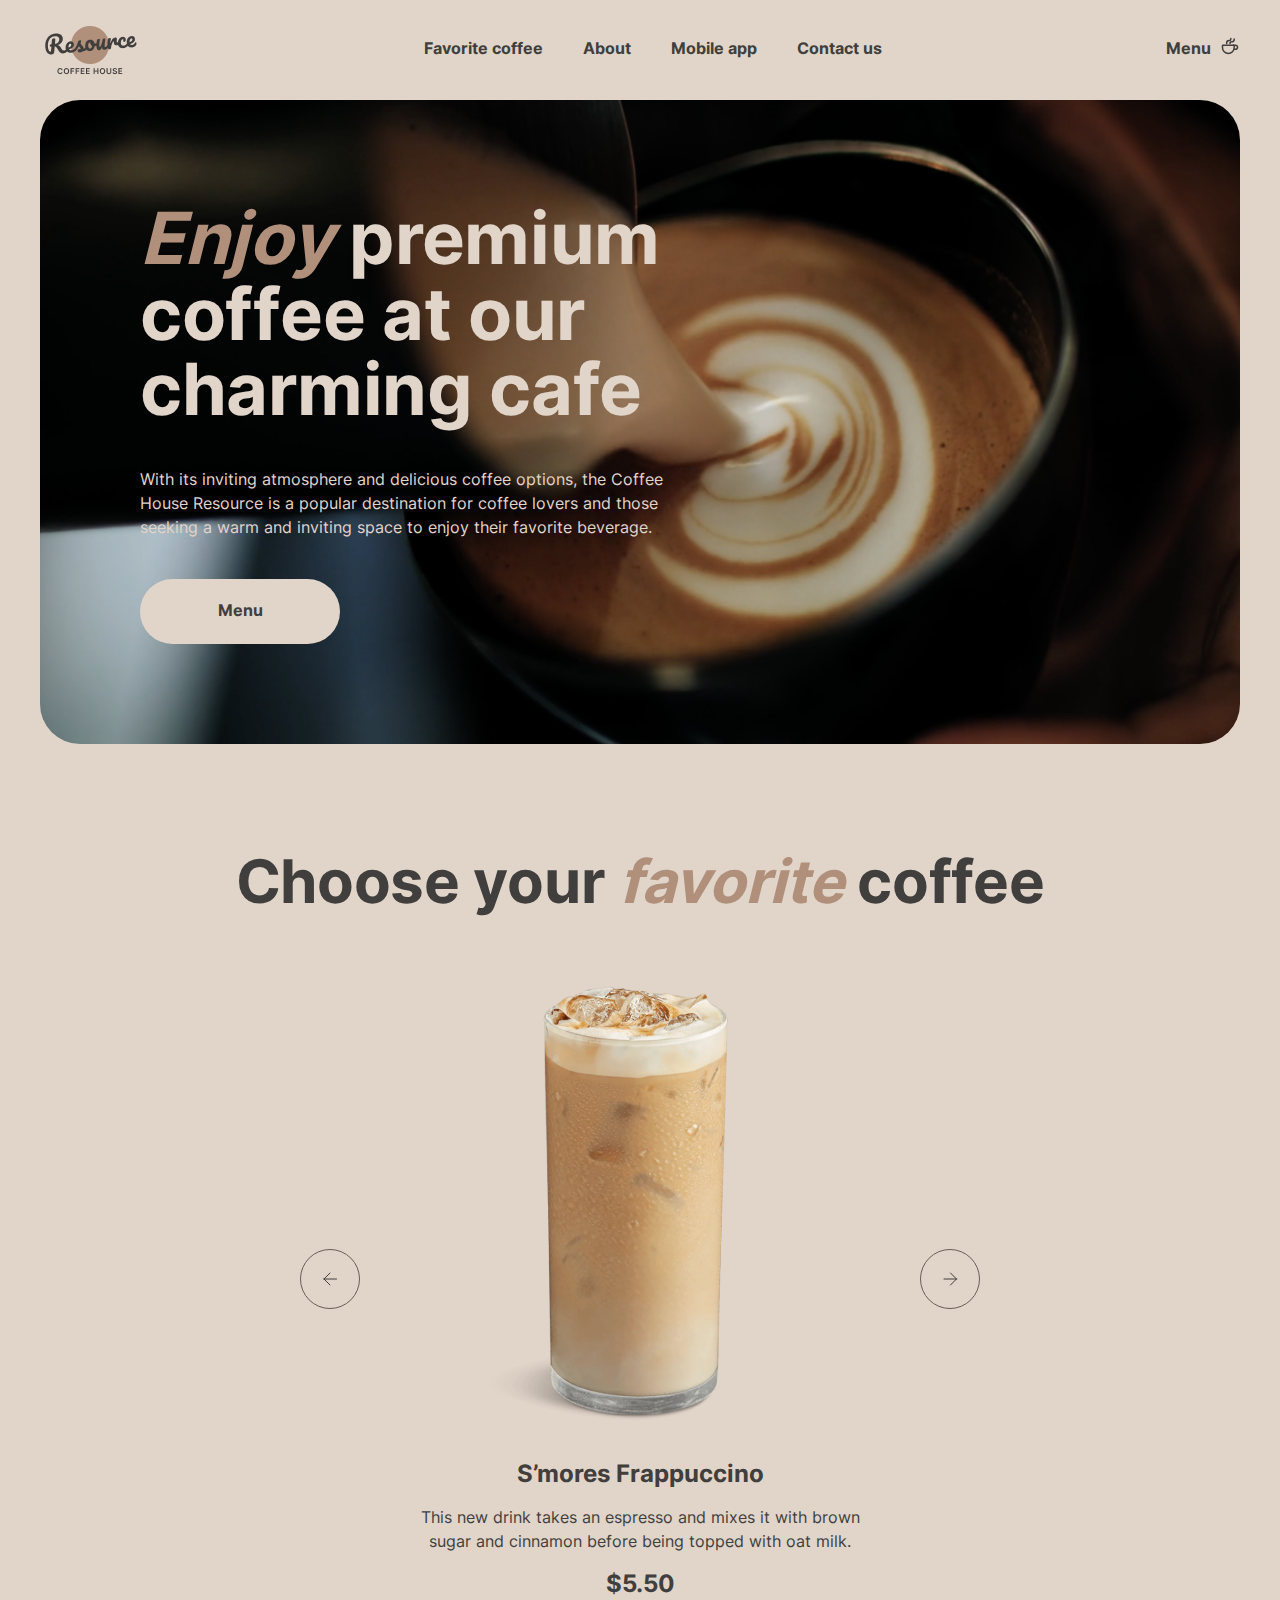
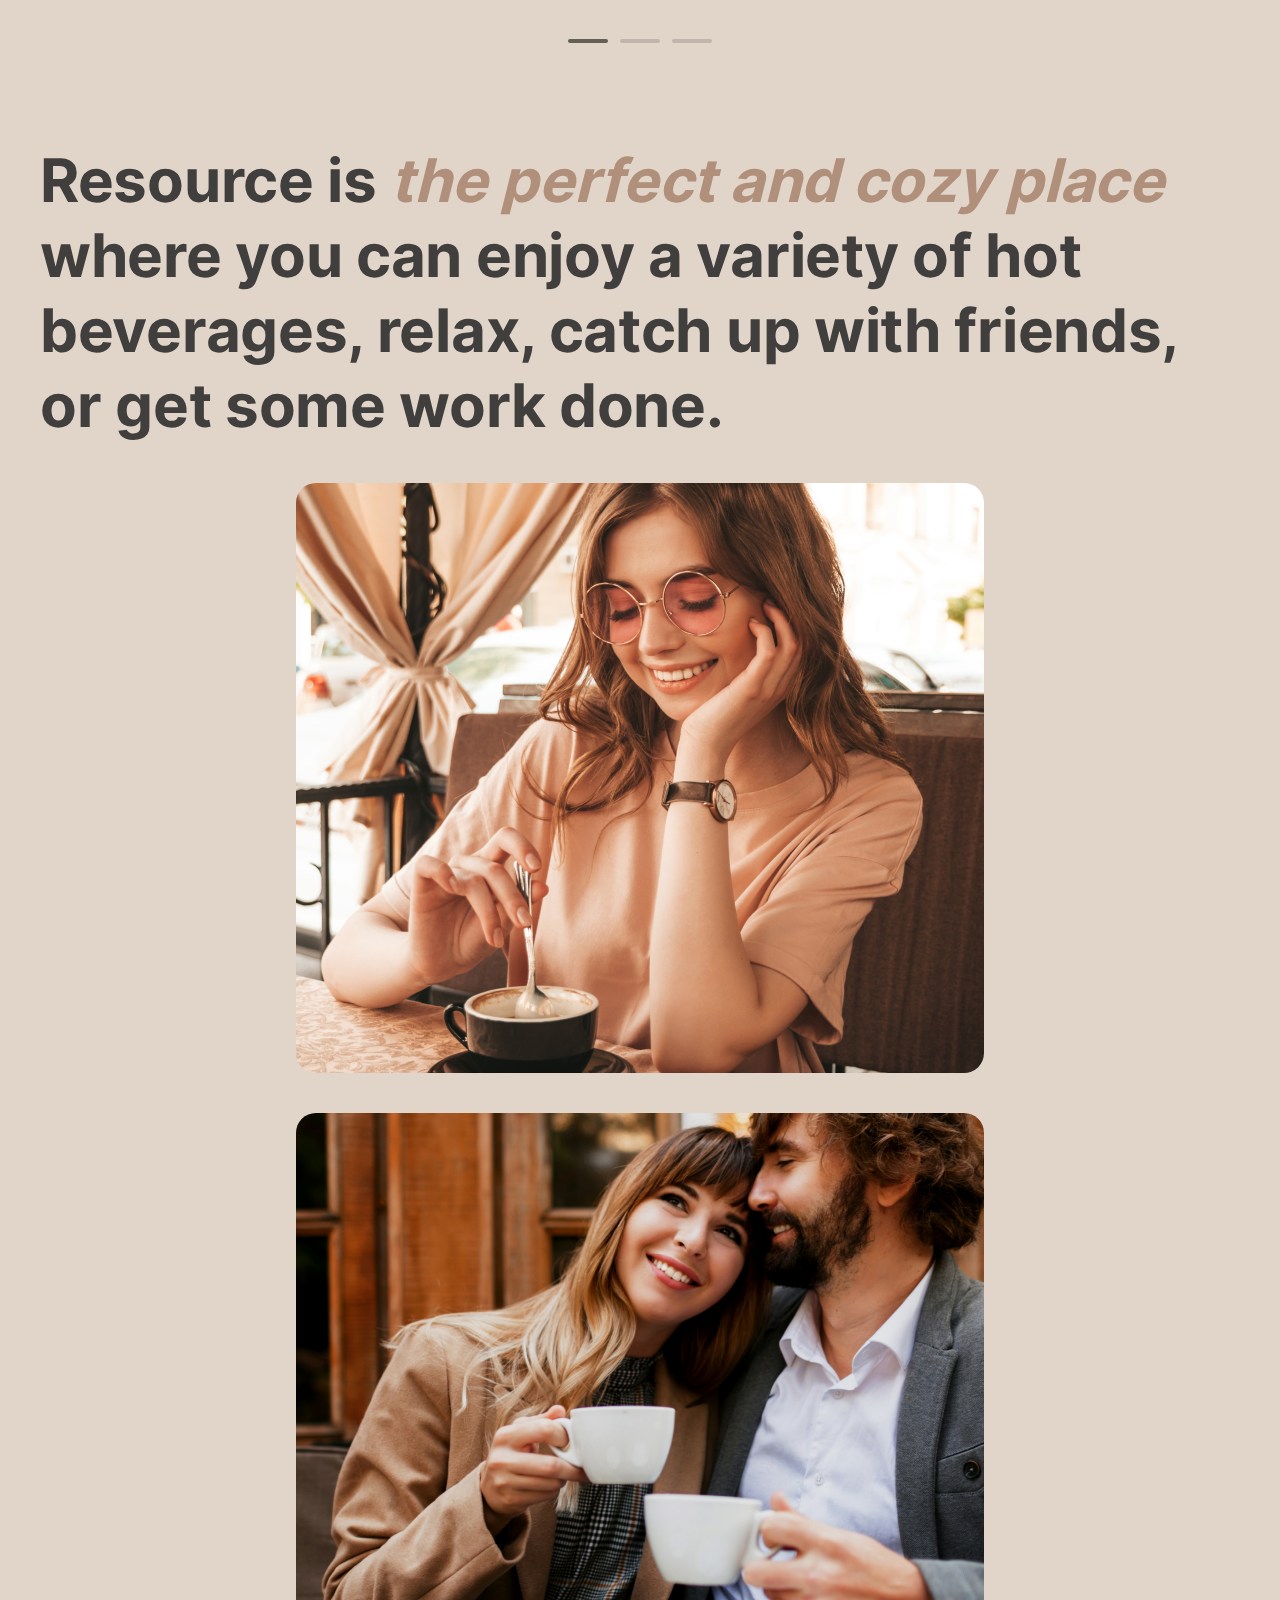
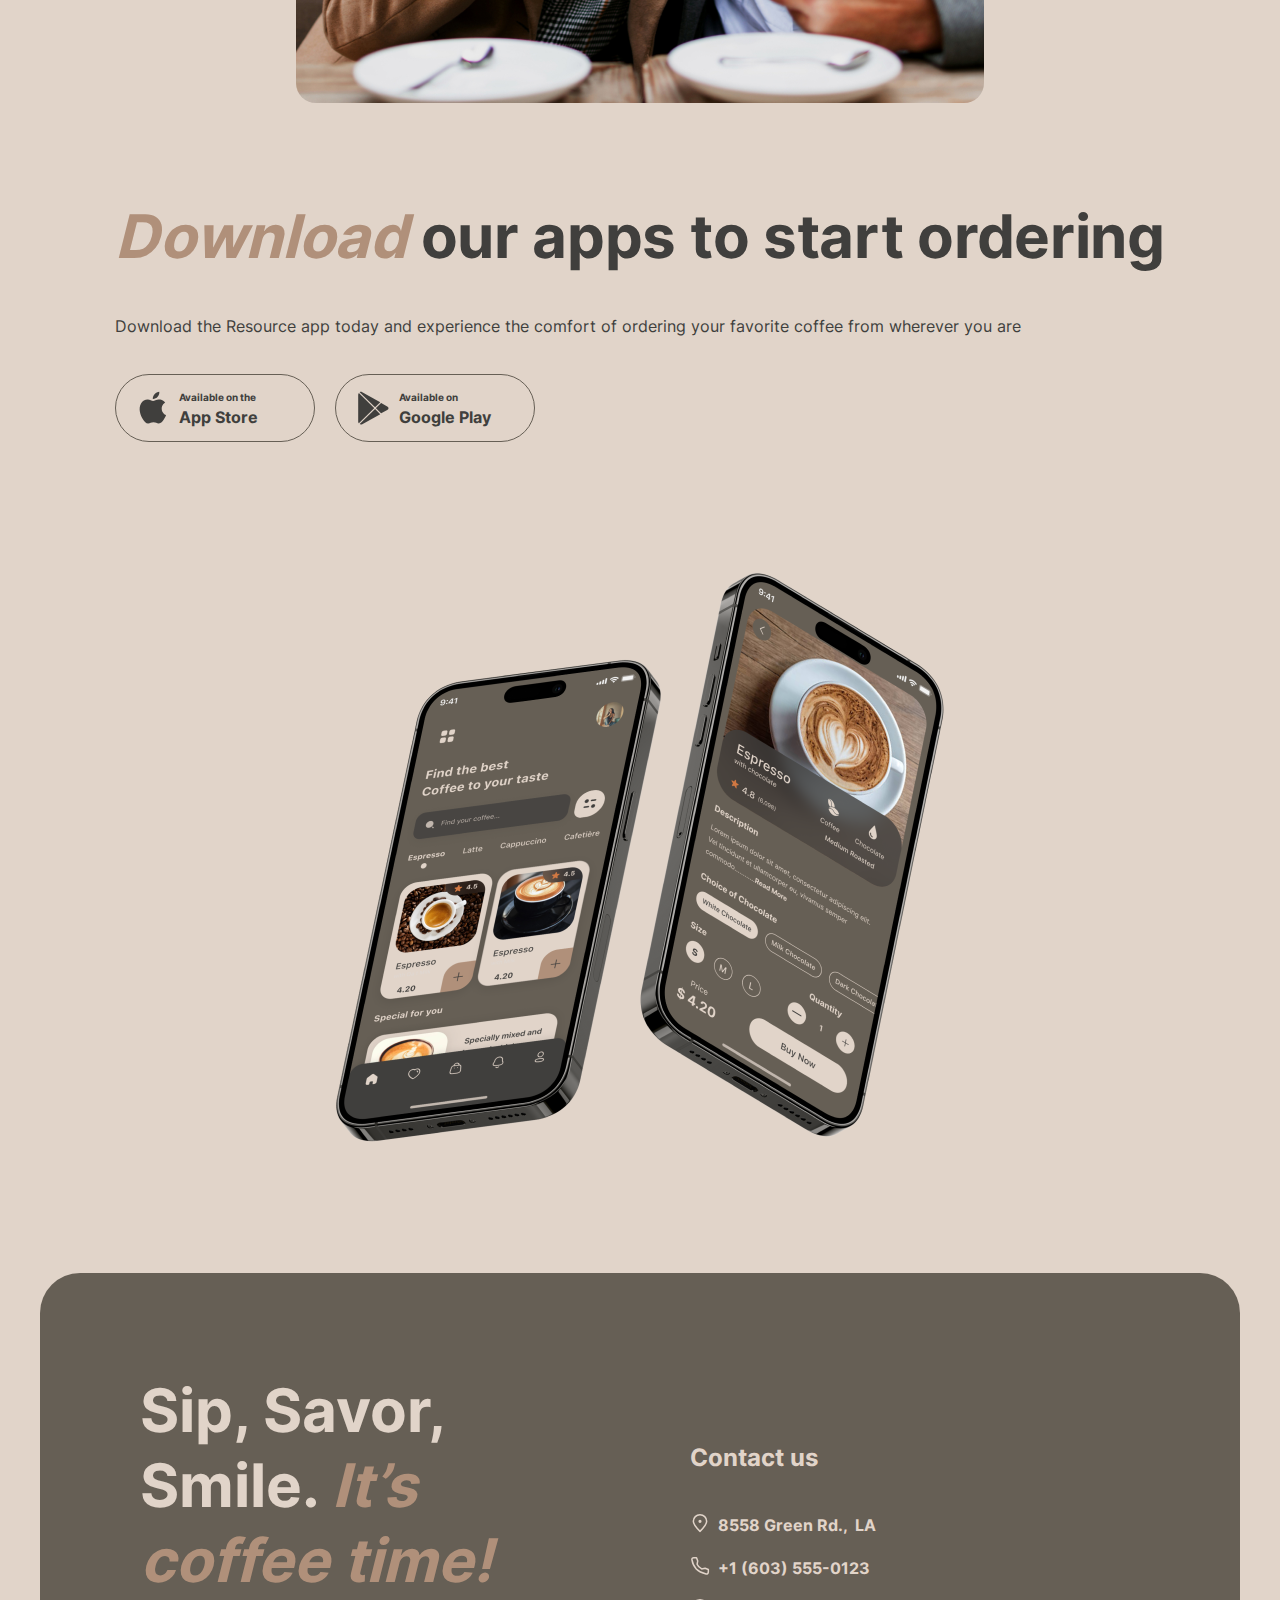
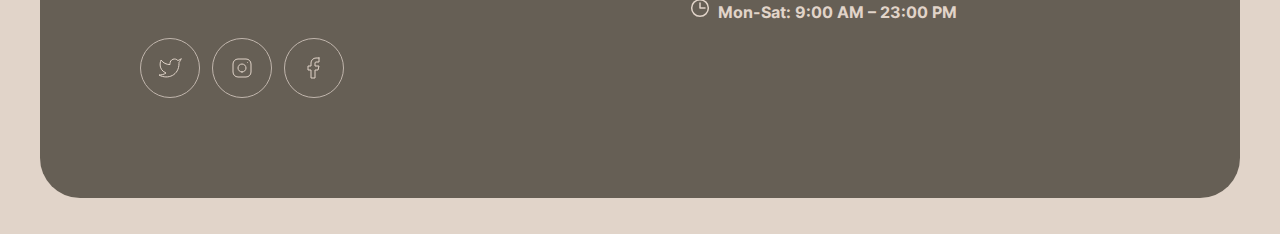
==== coffee-house/html/index.html @ b896086d "refactor: add media query w-380px for menu" ====
<!DOCTYPE html>
<html lang="en">
    <head>
        <meta charset="UTF-8" />
        <meta name="viewport" content="width=device-width, initial-scale=1.0" />
        <title>Coffee House</title>
        <link rel="stylesheet" href="../styles/normalize.css" />
        <link rel="stylesheet" href="../styles/basic.css" />
        <link rel="stylesheet" href="../styles/media.css" />
        <link
            rel="shortcut icon"
            href="../assets/icons/favicon.ico"
            type="image/x-icon"
        />
    </head>
    <body>
        <div class="container">
            <header class="header">
                <div class="header-container">
                    <div class="header-menu">
                        <div class="logo">
                            <div>
                                <img
                                    src="../assets/images/logo.png"
                                    alt="logo"
                                />
                            </div>
                        </div>
                        <nav class="header-nav">
                            <ul class="menu-list">
                                <li class="menu-item">
                                    <a class="menu-link" href="#favorite"
                                        >Favorite coffee</a
                                    >
                                </li>
                                <li class="menu-item">
                                    <a class="menu-link" href="#about">About</a>
                                </li>
                                <li class="menu-item">
                                    <a class="menu-link" href="#mobile"
                                        >Mobile app</a
                                    >
                                </li>
                                <li class="menu-item">
                                    <a class="menu-link" href="#contacts"
                                        >Contact us</a
                                    >
                                </li>
                            </ul>
                        </nav>
                        <div class="coffee-menu">
                            <a class="menu-link" href="./menu.html"
                                ><span class="menu-text">Menu</span>
                                <img
                                    class="menu-cup"
                                    src="../assets/icons/coffee-cup.svg"
                                    alt="coffee-cup"
                            /></a>
                        </div>
                    </div>
                </div>
                <div class="enjoy">
                    <div class="offer">
                        <h1 class="offer-title">
                            <i>Enjoy</i> premium coffee at our charming cafe
                        </h1>
                        <p class="offer-text">
                            With its inviting atmosphere and delicious coffee
                            options, the Coffee House Resource is a popular
                            destination for coffee lovers and those seeking a
                            warm and inviting space to enjoy their favorite
                            beverage.
                        </p>
                        <a class="menu-btn" href="./menu.html">
                            <div class="menu-text">Menu</div>
                            <div>
                                <img
                                    class="menu-btn-cup"
                                    src="../assets/icons/coffee-cup.svg"
                                    alt="coffee-cup"
                                />
                            </div>
                        </a>
                    </div>
                </div>
            </header>

            <div class="favorite-coffee">
                <div class="favorite-container" id="favorite">
                    <p class="favorite-text">
                        Choose your
                        <span class="favorite-accent">favorite</span> coffee
                    </p>
                    <div class="favorite-slider">
                        <div class="slider-bar">
                            <button class="arrow arrow-left">
                                <svg
                                    class="arrow-svg"
                                    xmlns="http://www.w3.org/2000/svg"
                                    width="24"
                                    height="24"
                                    viewBox="0 0 24 24"
                                    fill="none"
                                >
                                    <path
                                        d="M18.5 12H6M6 12L12 6M6 12L12 18"
                                        stroke-linecap="round"
                                        stroke-linejoin="round"
                                    />
                                </svg>
                            </button>
                            <div class="row-slider">
                                <div class="slide slide-1">
                                    <div class="slider-item">
                                        <img
                                            class="slider-img"
                                            src="../assets/images/coffee-slider-1.png"
                                            alt="coffee-slider-1"
                                        />
                                        <div class="description">
                                            <div class="title">
                                                S’mores Frappuccino
                                            </div>
                                            <div class="text">
                                                This new drink takes an espresso
                                                and mixes it with brown sugar
                                                and cinnamon before being topped
                                                with oat milk.
                                            </div>
                                            <div class="price">$5.50</div>
                                        </div>
                                    </div>
                                </div>
                            </div>
                            <button class="arrow arrow-right">
                                <svg
                                    class="arrow-svg"
                                    xmlns="http://www.w3.org/2000/svg"
                                    width="24"
                                    height="24"
                                    viewBox="0 0 24 24"
                                    fill="none"
                                >
                                    <path
                                        d="M6 12H18.5M18.5 12L12.5 6M18.5 12L12.5 18"
                                        stroke-linecap="round"
                                        stroke-linejoin="round"
                                    />
                                </svg>
                            </button>
                        </div>
                        <div class="slider-controls">
                            <div class="control"></div>
                            <div class="control"></div>
                            <div class="control"></div>
                        </div>
                    </div>
                </div>
            </div>
            <div class="about">
                <div class="about-container" id="about">
                    <p class="about-text">
                        Resource is <i>the perfect and cozy place</i> where you
                        can enjoy a variety of hot beverages, relax, catch up
                        with friends, or get some work done.
                    </p>
                    <div class="about-images">
                        <div class="column column-1">
                            <div class="about-1">
                                <img
                                    class="about-img"
                                    src="../assets/images/about-1.png"
                                    alt="about-1"
                                />
                            </div>
                            <div class="about-2">
                                <img
                                    class="about-img"
                                    src="../assets/images/about-2.png"
                                    alt="about-2"
                                />
                            </div>
                        </div>
                        <div class="column column-2">
                            <div class="about-3">
                                <img
                                    class="about-img"
                                    src="../assets/images/about-3.png"
                                    alt="about-3"
                                />
                            </div>
                            <div class="about-4">
                                <img
                                    class="about-img"
                                    src="../assets/images/about-4.png"
                                    alt="about-4"
                                />
                            </div>
                        </div>
                    </div>
                </div>
            </div>
            <div class="mobile-app">
                <div class="mobile-container" id="mobile">
                    <div class="mobile-offer">
                        <p class="mobile-title">
                            <i>Download</i> our apps to start ordering
                        </p>
                        <p class="mobile-text">
                            Download the Resource app today and experience the
                            comfort of ordering your favorite coffee from
                            wherever you are
                        </p>
                        <div class="mobile-btns">
                            <a class="button-app-store" href="#!">
                                <svg
                                    xmlns="http://www.w3.org/2000/svg"
                                    width="36"
                                    height="36"
                                    viewBox="0 0 36 36"
                                    fill="none"
                                >
                                    <path
                                        d="M26.7073 18.6307C26.6704 14.6324 30.065 12.6872 30.2203 12.5966C28.2977 9.86366 25.3178 9.49026 24.2707 9.46048C21.7679 9.20369 19.3403 10.9206 18.0654 10.9206C16.765 10.9206 14.8017 9.48529 12.6858 9.52747C9.96293 9.56841 7.41566 11.1055 6.0186 13.4923C3.13542 18.359 5.28572 25.5108 8.04802 29.4446C9.42981 31.3712 11.0444 33.5223 13.1578 33.4466C15.2254 33.3635 15.9978 32.1614 18.4929 32.1614C20.9651 32.1614 21.6903 33.4466 23.8457 33.3983C26.0647 33.3635 27.4618 31.463 28.7952 29.519C30.392 27.3108 31.0333 25.1362 31.0588 25.0245C31.0066 25.0071 26.7493 23.4229 26.7073 18.6307Z"
                                        fill="#403F3D"
                                    />
                                    <path
                                        d="M22.6357 6.87268C23.7477 5.51675 24.5086 3.67205 24.2974 1.80005C22.6879 1.86952 20.675 2.88554 19.5159 4.21169C18.4903 5.38029 17.5742 7.29571 17.8109 9.097C19.6189 9.2285 21.4753 8.20752 22.6357 6.87268Z"
                                        fill="#403F3D"
                                    />
                                </svg>
                                <span class="btn-text">
                                    <span class="text">Available on the</span
                                    ><br />
                                    <span class="title">App Store</span></span
                                >
                            </a>
                            <a class="button-google-play" href="#!">
                                <svg
                                    xmlns="http://www.w3.org/2000/svg"
                                    width="36"
                                    height="36"
                                    viewBox="0 0 36 36"
                                    fill="none"
                                >
                                    <path
                                        d="M3.7558 3.20297C3.39335 3.57289 3.18359 4.14884 3.18359 4.89471V31.4994C3.18359 32.2453 3.39335 32.8212 3.7558 33.1911L3.84525 33.2723L19.1359 18.37V18.0181L3.84525 3.11575L3.7558 3.20297Z"
                                        fill="#403F3D"
                                    />
                                    <path
                                        d="M26.0776 23.34L20.9863 18.37V18.0181L26.0837 13.0482L26.1979 13.1128L32.2345 16.4617C33.9573 17.4121 33.9573 18.976 32.2345 19.9324L26.1979 23.2753L26.0776 23.34Z"
                                        fill="#403F3D"
                                    />
                                    <path
                                        d="M25.2733 24.2007L20.0617 19.1195L4.68164 34.1166C5.25384 34.7031 6.18695 34.7737 7.24807 34.1873L25.2733 24.2007Z"
                                        fill="#403F3D"
                                    />
                                    <path
                                        d="M25.2733 12.1876L7.24807 2.20103C6.18695 1.62058 5.25384 1.69125 4.68164 2.27772L20.0617 17.2688L25.2733 12.1876Z"
                                        fill="#403F3D"
                                    />
                                </svg>
                                <span class="btn-text">
                                    <span class="text">Available on</span><br />
                                    <span class="title">Google Play</span></span
                                >
                            </a>
                        </div>
                    </div>
                    <div class="mobile-img">
                        <img
                            class="mobile-screens"
                            src="../assets/images/mobile-screens.png"
                            alt="mobile-screens"
                        />
                    </div>
                </div>
            </div>

            <footer class="footer">
                <div class="contacts-container" id="contacts">
                    <div class="contacts-offer">
                        <p class="contacts-title">
                            Sip, Savor, Smile. <i>It’s coffee time!</i>
                        </p>
                        <div class="contacts-socials">
                            <a href="#!"
                                ><svg
                                    xmlns="http://www.w3.org/2000/svg"
                                    width="24"
                                    height="24"
                                    viewBox="0 0 24 24"
                                    fill="none"
                                >
                                    <path
                                        d="M23 3.01006C23 3.01006 20.9821 4.20217 19.86 4.54006C19.2577 3.84757 18.4573 3.35675 17.567 3.13398C16.6767 2.91122 15.7395 2.96725 14.8821 3.29451C14.0247 3.62177 13.2884 4.20446 12.773 4.96377C12.2575 5.72309 11.9877 6.62239 12 7.54006V8.54006C10.2426 8.58562 8.50127 8.19587 6.93101 7.4055C5.36074 6.61513 4.01032 5.44869 3 4.01006C3 4.01006 -1 13.0101 8 17.0101C5.94053 18.408 3.48716 19.109 1 19.0101C10 24.0101 21 19.0101 21 7.51006C20.9991 7.23151 20.9723 6.95365 20.92 6.68006C21.9406 5.67355 23 3.01006 23 3.01006Z"
                                        stroke="#E1D4C9"
                                        stroke-linecap="round"
                                        stroke-linejoin="round"
                                    /></svg></a
                            ><a href="#!"
                                ><svg
                                    xmlns="http://www.w3.org/2000/svg"
                                    width="24"
                                    height="24"
                                    viewBox="0 0 24 24"
                                    fill="none"
                                >
                                    <path
                                        d="M12 16C14.2091 16 16 14.2091 16 12C16 9.79086 14.2091 8 12 8C9.79086 8 8 9.79086 8 12C8 14.2091 9.79086 16 12 16Z"
                                        stroke="#E1D4C9"
                                        stroke-linecap="round"
                                        stroke-linejoin="round"
                                    />
                                    <path
                                        d="M3 16V8C3 5.23858 5.23858 3 8 3H16C18.7614 3 21 5.23858 21 8V16C21 18.7614 18.7614 21 16 21H8C5.23858 21 3 18.7614 3 16Z"
                                        stroke="#E1D4C9"
                                    />
                                    <path
                                        d="M17.5 6.51L17.51 6.49889"
                                        stroke="#E1D4C9"
                                        stroke-linecap="round"
                                        stroke-linejoin="round"
                                    /></svg></a
                            ><a href="#!"
                                ><svg
                                    xmlns="http://www.w3.org/2000/svg"
                                    width="24"
                                    height="24"
                                    viewBox="0 0 24 24"
                                    fill="none"
                                >
                                    <path
                                        d="M17 2H14C12.6739 2 11.4021 2.52678 10.4645 3.46447C9.52678 4.40215 9 5.67392 9 7V10H6V14H9V22H13V14H16L17 10H13V7C13 6.73478 13.1054 6.48043 13.2929 6.29289C13.4804 6.10536 13.7348 6 14 6H17V2Z"
                                        stroke="#E1D4C9"
                                        stroke-linecap="round"
                                        stroke-linejoin="round"
                                    />
                                </svg>
                            </a>
                        </div>
                    </div>
                    <div class="contacts-info">
                        <p class="info-title">Contact us</p>
                        <div class="contacts">
                            <div class="contact-item">
                                <a
                                    class="item-text"
                                    href="https://maps.app.goo.gl/GMV8GGRM4C2PhDoQ9"
                                    target="_blank"
                                    ><img
                                        src="../assets/icons/pin-alt.svg"
                                        alt="pin-alt"
                                    />
                                    <p>8558 Green Rd., &nbsp;LA</p>
                                </a>
                            </div>
                            <div class="contact-item">
                                <a class="item-text" href="tel:+16035550123">
                                    <img
                                        src="../assets/icons/phone.svg"
                                        alt="phone"
                                    />
                                    <p>+1 (603) 555-0123</p></a
                                >
                            </div>
                            <div class="contact-item">
                                <div class="item-text">
                                    <img
                                        src="../assets/icons/clock.svg"
                                        alt="clock"
                                    />
                                    Mon-Sat: 9:00 AM – 23:00 PM
                                </div>
                            </div>
                        </div>
                    </div>
                </div>
            </footer>
        </div>
    </body>
</html>
---- coffee-house/styles/basic.css ----
:root {
    --background-body: #E1D4C9;
    --background-container: #665F55;
    --background-backdrop: #403F3DCC;
    --border-dark: #665F55;
    --border-light: #C1B6AD;
    --text-accent: #B0907A;
    --text-dark: #403F3D;
    --text-light: #E1D4C9;
}

@font-face {
    font-family: Inter;
    src: url("../assets/fonts/Inter-Regular.ttf");
    font-weight: 400;
}

@font-face {
    font-family: Inter;
    src: url("../assets/fonts/Inter-Bold.ttf");
    font-weight: 600;
}

* {
    -webkit-box-sizing: border-box;
    box-sizing: border-box;
}

html {
    scroll-behavior: smooth;
}

body {
    background: var(--background-body);
    -webkit-transition: all 0.3s linear;
    transition: all 0.3s linear;
}

a {
    text-decoration: none;
}

ul {
    margin: 0;
    padding: 0;
    list-style: none;
}

.container {
    max-width: 1440px;
    width: 100vw;
    margin: 0 auto;
    padding: 20px 0px 40px 0px;
    display: flex;
    flex-direction: column;
    gap: 100px;
    overflow-x: clip;
}

::-webkit-scrollbar {
    width: 0px;
}

/* ======= Header ======= */

.header {
    display: flex;
    flex-direction: column;
    align-items: center;
    gap: 20px;
    align-self: stretch;
}

.header-container {
    width: 100%;
    display: flex;
    flex-direction: column;
    margin-top: -2px;
    margin-bottom: 2px;
    padding: 0px 40px;
    justify-content: center;
    align-self: stretch;
}

.logo {
    height: 60px;
    margin-top: 4px;
}

.header-menu {
    max-width: 1360px;
    height: 60px;
    display: flex;
    justify-content: space-between;
    align-items: center;
    align-self: stretch;
}

.menu-list {
    display: flex;
    justify-content: center;
    align-items: center;
    gap: 40px;
    flex: 1 0 0;
    align-self: stretch;
}

.coffee-menu {
    min-width: 72px;
}

.menu-link {
    display: flex;
    justify-content: space-between;
    align-items: flex-start;
    gap: 9px;
}


a.menu-link {
    position: relative;
    color: var(--text-dark);
    cursor: pointer;
    font-family: 'Inter', sans-serif;
    font-size: 16px;
    font-weight: 600;
    line-height: 200%;

    &:after {
        display: block;
        position: absolute;
        bottom: 0;
        left: 50%;
        transform: translateX(-50%);
        width: 0;
        height: 2px;
        background-color: var(--text-dark);
        content: "";
        transition: width 0.3s ease-out;
    }

    &:focus:after,
    &:hover:after {
        width: 100%;
    }
}

.menu-cup {
    margin-top: 4px;
}


/* ======= Enjoy ======= */

.enjoy {
    display: flex;
    max-width: 1360px;
    width: calc(100vw - 80px);
    max-height: 644px;
    margin: 0 auto;
    padding: 100px;
    flex-direction: column;
    justify-content: center;
    align-items: flex-start;
    border-radius: 40px;
    background: url("../assets/images/enjoy.png") lightgray no-repeat center;
    background-size: cover;
    background-repeat: no-repeat;
}

.offer {
    display: flex;
    max-width: 530px;
    flex-direction: column;
    justify-content: center;
    align-items: flex-start;
    gap: 40px;
}

.offer-title {
    margin: 0;
    color: var(--text-light);
    font-family: Inter;
    font-size: 72px;
    letter-spacing: -0.3px;
    line-height: 105%;

    >i {
        color: var(--text-accent);
    }
}

.offer-text {
    color: var(--text-light);
    font-family: Inter;
    font-size: 16px;
    line-height: 150%;
}

.menu-btn {
    display: flex;
    width: 200px;
    padding: 19px 20px 20px;
    justify-content: center;
    gap: 8px;
    border-radius: 100px;
    background: var(--background-body, #E1D4C9);
    color: var(--text-dark, #403F3D);
    text-align: center;
    font-family: Inter;
    font-size: 16px;
    font-style: normal;
    font-weight: 600;
    line-height: 150%;
    border: none;
    cursor: pointer;
    transition: all 0.5s ease-out;

    .menu-text {
        margin-left: 28px;
        transition: all 0.5s ease-out;

    }

    .menu-btn-cup {
        opacity: 0;
        transition: all 0.5s ease-out;
    }



    &:focus,
    &:hover {
        .menu-text {
            margin-left: 0;
        }

        .menu-btn-cup {
            opacity: 1;
        }
    }
}


/* ======= Favorites Coffee ======= */

.favorite-container {
    display: flex;
    padding: 0px 40px;
    flex-direction: column;
    align-items: center;
    gap: 40px;
}

.favorite-text {
    color: var(--text-dark);
    text-align: center;
    font-family: Inter;
    font-size: 60px;
    font-weight: 600;
    letter-spacing: -0.3px;
    line-height: 125%;
}

.favorite-accent {
    color: var(--text-accent);
    font-style: italic;
}

.favorite-slider {
    display: flex;
    max-width: 1360px;
    width: calc(100vw - 80px);
    flex-direction: column;
    align-items: center;
    gap: 40px;
}


.slider-bar {
    display: flex;
    justify-content: center;
    align-items: center;
    gap: 40px;
    align-self: stretch;
}

.arrow-left,
.arrow-right {
    display: flex;
    width: 60px;
    height: 60px;
    justify-content: center;
    align-items: center;
    border-radius: 100px;
    border: 1px solid var(--border-dark);
    background-color: transparent;
    cursor: pointer;
    transition: all 0.3s;

    .arrow-svg {
        stroke: var(--text-dark);
    }

    &:hover {
        background: var(--background-container);

        .arrow-svg {
            stroke: var(--text-light);
        }
    }
}

.row-slider {
    display: flex;
    min-width: 480px;
    max-width: 1152px;
    justify-content: flex-end;
    align-items: flex-start;
}

.slide {
    display: flex;
    min-width: 480px;
    max-width: 1162px;
    flex-direction: column;
    align-items: center;
}

.slider-item {
    display: flex;
    max-width: 480px;
    flex-direction: column;
    align-items: center;
    gap: 20px;
}

.description {
    display: flex;
    flex-direction: column;
    align-items: center;
    gap: 16px;
    align-self: stretch;

    .title {
        color: var(--text-dark);
        text-align: center;
        font-family: Inter;
        font-size: 24px;
        font-weight: 600;
        line-height: 125%;
    }

    .text {
        color: var(--text-dark);
        text-align: center;
        font-family: Inter;
        font-size: 16px;
        line-height: 150%;
    }

    .price {
        color: var(--text-dark);
        text-align: center;
        font-family: Inter;
        font-size: 24px;
        font-weight: 600;
        line-height: 125%;
    }
}

.slider-controls {
    display: flex;
    align-items: flex-start;
    gap: 12px;

    .control {
        width: 40px;
        height: 4px;
        border-radius: 100px;
        background: var(--border-dark);

        &:nth-child(2),
        &:nth-child(3) {
            background: var(--border-light);
        }
    }
}


/* ======= About ======= */

.about-container {
    margin: 0 auto;
    display: flex;
    max-width: 1360px;
    width: calc(100vw - 80px);
    flex-direction: column;
    align-items: center;
    gap: 40px;
    align-self: stretch;
}

.about-text {
    color: var(--text-dark);
    font-family: Inter;
    font-size: 60px;
    font-weight: 600;
    letter-spacing: -0.3px;
    line-height: 125%;

    >i {
        color: var(--text-accent);
    }
}

.about-images {
    display: flex;
    max-width: 1360px;
    width: 100%;
    align-items: flex-start;
    gap: 40px;
    align-self: stretch;
}

.column {
    width: calc(50vw - 60px);
    display: flex;
    flex-direction: column;
    align-items: flex-start;
    gap: 40px;
    align-content: center;
    flex-wrap: wrap;
}

.about-img {
    transform: scale(1);
    transition: all 0.3s ease-in;

    &:hover {
        transform: scale(0.91);
    }
}

.about-1,
.about-4 {
    max-width: 660px;
    width: 100%;
    max-height: 590px;
    height: 100%;
    border-radius: 20px;
    overflow: hidden;

    >img {
        position: relative;
        bottom: 68px;
        right: 33px;
    }
}

.about-2,
.about-3 {
    max-width: 660px;
    width: 100%;
    height: 430px;
    border-radius: 20px;
    overflow: hidden;
    background-position: bottom center;

    >img {
        position: relative;
        bottom: 148px;
        right: 33px;
    }
}


/* ======= Mobile App ======= */

.mobile-container {
    display: flex;
    max-width: 1360px;
    width: calc(100vw - 80px);
    justify-content: center;
    align-items: center;
    gap: 100px;
    margin: 0 auto;
}

.mobile-offer {
    display: flex;
    flex-direction: column;
    align-items: flex-start;
    gap: 40px;
    margin-top: -4px;
}

.mobile-title {
    color: var(--text-dark);
    font-family: Inter;
    font-size: 60px;
    font-weight: 600;
    letter-spacing: -0.3px;
    line-height: 125%;

    >i {
        color: var(--text-accent);
    }
}

.mobile-text {
    color: var(--text-dark);
    font-family: Inter;
    font-size: 16px;
    font-weight: 400;
    line-height: 150%;
}

.mobile-btns {
    display: flex;
    align-items: flex-start;
    gap: 20px;
    margin-top: -4px;

    >a {
        display: flex;
        width: 200px;
        padding: 12px 19px;
        align-items: center;
        gap: 8px;
        border-radius: 100px;
        border: 1px solid var(--border-dark);
        background-color: transparent;
        cursor: pointer;
        transition: background 0.3s ease-in-out;

        &:hover {
            background: var(--background-container);

            >svg>path {
                fill: var(--text-light);
            }

            .text,
            .title {
                color: var(--text-light);
            }
        }
    }

    .text {
        color: var(--text-dark);
        text-align: start;
        font-family: Inter;
        font-size: 10px;
        font-weight: 600;
        line-height: 140%;
    }

    .title {
        color: var(--text-dark);
        font-family: Inter;
        font-size: 16px;
        font-weight: 600;
        line-height: 150%;
    }
}


/* ======= Contact Us ======= */

.contacts-container {
    margin: -4px auto;
    display: flex;
    max-width: 1360px;
    width: calc(100vw - 80px);
    padding: 100px;
    justify-content: center;
    align-items: center;
    gap: 100px;
    border-radius: 40px;
    background: var(--background-container);
}

.contacts-offer {
    display: flex;
    flex-direction: column;
    justify-content: center;
    align-items: flex-start;
    gap: 40px;
    flex: 1 0 0;
}

.contacts-title {
    color: var(--text-light);
    font-family: Inter;
    font-size: 60px;
    font-weight: 600;
    line-height: 125%;

    >i {
        color: var(--text-accent);
    }

}

.contacts-socials {
    display: flex;
    align-items: center;
    gap: 12px;

    >a {
        display: flex;
        width: 60px;
        height: 60px;
        justify-content: center;
        align-items: center;
        border-radius: 100px;
        border: 1px solid var(--border-light);
        transition: background-color 0.3s ease-out, opacity 0.3s ease-out;

        &:hover {
            background: var(--background-body);

            >svg>path {
                stroke: var(--text-dark);
            }
        }

    }
}

.contacts-info {
    display: flex;
    flex-direction: column;
    justify-content: center;
    align-items: flex-start;
    gap: 40px;
    flex: 1 0 0;

    .info-title {
        color: var(--text-light);
        font-family: Inter;
        font-size: 24px;
        font-weight: 600;
        line-height: 125%;
    }

    .contacts {
        display: flex;
        flex-direction: column;
        justify-content: center;
        align-items: flex-start;
        gap: 16px;
    }

    .contacts a {
        position: relative;

        &:after {
            display: block;
            position: absolute;
            bottom: 0;
            left: 50%;
            transform: translateX(-50%);
            width: 0;
            height: 2px;
            background-color: var(--text-light);
            content: "";
            transition: width 0.3s ease-out;
        }

        &:focus:after,
        &:hover:after {
            width: 100%;
        }
    }

    .item-text {
        display: flex;
        justify-content: center;
        align-items: flex-start;
        gap: 8px;
        color: var(--text-light);
        font-family: Inter;
        font-size: 16px;
        font-weight: 600;
        line-height: 180%;

        >p {
            margin-top: -2px;
        }
    }
}
---- coffee-house/styles/media.css ----
/* ======= Header ======= */


@media (max-width:768px) {

    .header-nav,
    .coffee-menu {
        display: none;
    }
}

@media (max-width:380px) {
    .header-container {
        padding: 0px 16px;
    }
}

/* ======= Enjoy ======= */


@media (max-width:768px) {
    .enjoy {
        width: calc(100vw - 80px);
        padding: 100px 60px;
    }

    .favorite-coffee {
        padding: 0px 40px;
    }

    .menu-btn {

        .menu-text {
            margin-left: 0;
        }

        .menu-btn-cup {
            vertical-align: text-top;
            opacity: 1;
        }
    }
}

@media (max-width:380px) {
    .enjoy {
        width: calc(100vw - 32px);
        padding: 60px 16px;
    }

    .offer-title {
        font-size: 42px;
        line-height: 115%
    }
}


/* ======= Favorites Coffee ======= */


@media (max-width:380px) {
    .favorite-coffee {
        padding: 0;
    }

    .favorite-container {
        margin: 0 auto;
        padding: 0;
    }

    .favorite-text {
        font-size: 32px;
        line-height: 125%
    }

    .arrow {
        display: none;
    }

    .slider-item {
        max-width: 348px;
    }

    .slider-img {
        width: 348px;
        height: 348px;
    }
}



/* ======= About ======= */

@media (max-width:768px) {
    .about-container {
        width: calc(100vw - 80px);
    }
}

@media (max-width: 1280px) {
    .about-images {
        display: flex;
        flex-direction: column;
        align-items: center;
        gap: 40px;
    }

    .about-1,
    .about-4 {
        max-width: 688px;
        width: 100vw;

        >img {
            bottom: 68px;
            right: 19px;
        }
    }

    .about-2,
    .about-3 {
        display: none;
    }
}

@media (max-width:380px) {

    .about-container {
        width: calc(100vw - 32px);
    }

    .about-text {
        font-size: 32px;
        line-height: 125%;
    }

    .about-1,
    .about-4 {
        width: calc(100vw - 32px);

        >img {
            right: 189px;
        }
    }
}

/* ======= Mobile App ======= */


@media (max-width: 1280px) {

    .mobile-container {
        flex-direction: column;
    }
}

@media (max-width:380px) {
    .mobile-container {
        gap: 40px;
    }

    .mobile-offer {
        width: calc(100vw - 32px);
    }

    .mobile-title {
        font-size: 32px;
        line-height: 125%
    }

    .mobile-btns {
        flex-direction: column;
    }

    .mobile-img {
        margin-top: -5px;
    }

    .mobile-screens {
        width: 348px;
        height: 348px;
    }
}

/* ======= Contact Us ======= */

@media (max-width: 1024px) {

    .contacts-container {
        flex-direction: column;
        align-items: flex-start;
        margin: -5px auto 0px;
        padding: 100px 60px;
    }

    .mobile-offer {
        margin-top: 0;
    }
}

@media (max-width: 380px) {

    .contacts-container {
        width: calc(100vw - 32px);
        margin-top: -4px;
        padding: 60px 16px;
        gap: 40px;
    }


    .contacts-title {
        font-size: 32px;
        letter-spacing: -0.1px;
        line-height: 125%;
    }

}

/* ============== MENU ============== */

/* ======= Main ======= */


@media (max-width: 1024px) {

    .menu-grid {

        .items-2 {
            display: none;
        }

    }

    .menu-container {

        .menu-btn-refresh {
            margin: 0 auto;
            display: flex;
            width: 60px;
            height: 60px;
            justify-content: center;
            align-items: center;
            border-radius: 100px;
            border: 1px solid var(--border-dark);
            cursor: pointer;
            transition: all 0.3s;

            .refresh-svg {
                stroke: var(--text-dark);
            }

            &:hover {
                background: var(--background-container);

                .refresh-svg {
                    stroke: var(--text-light);
                }
            }
        }

    }
}

@media (max-width: 380px) {

    .menu-container {
        width: calc(100vw - 32px);
    }

    .menu-offer {
        padding: 0 1.5px;
    }

    .menu-title {
        font-size: 32px;
        line-height: 125%;
    }

    .menu-tabs {
        gap: 5px;
    }
}

@media (min-width: 380px) and (max-width: 768px) {

    .contacts-container {
        width: calc(100vw - calc(32px + (80 - 32) * ((100vw - 380px) / (768 - 380))));
        padding: calc(60px + (100 - 60) * ((100vw - 380px) / (768 - 380))) calc(16px + (60 - 16) * ((100vw - 380px) / (768 - 380)));
    }

    .contacts-title,
    .menu-title {
        font-size: calc(32px + (60 - 32) * ((100vw - 380px) / (768 - 380)));
    }
}
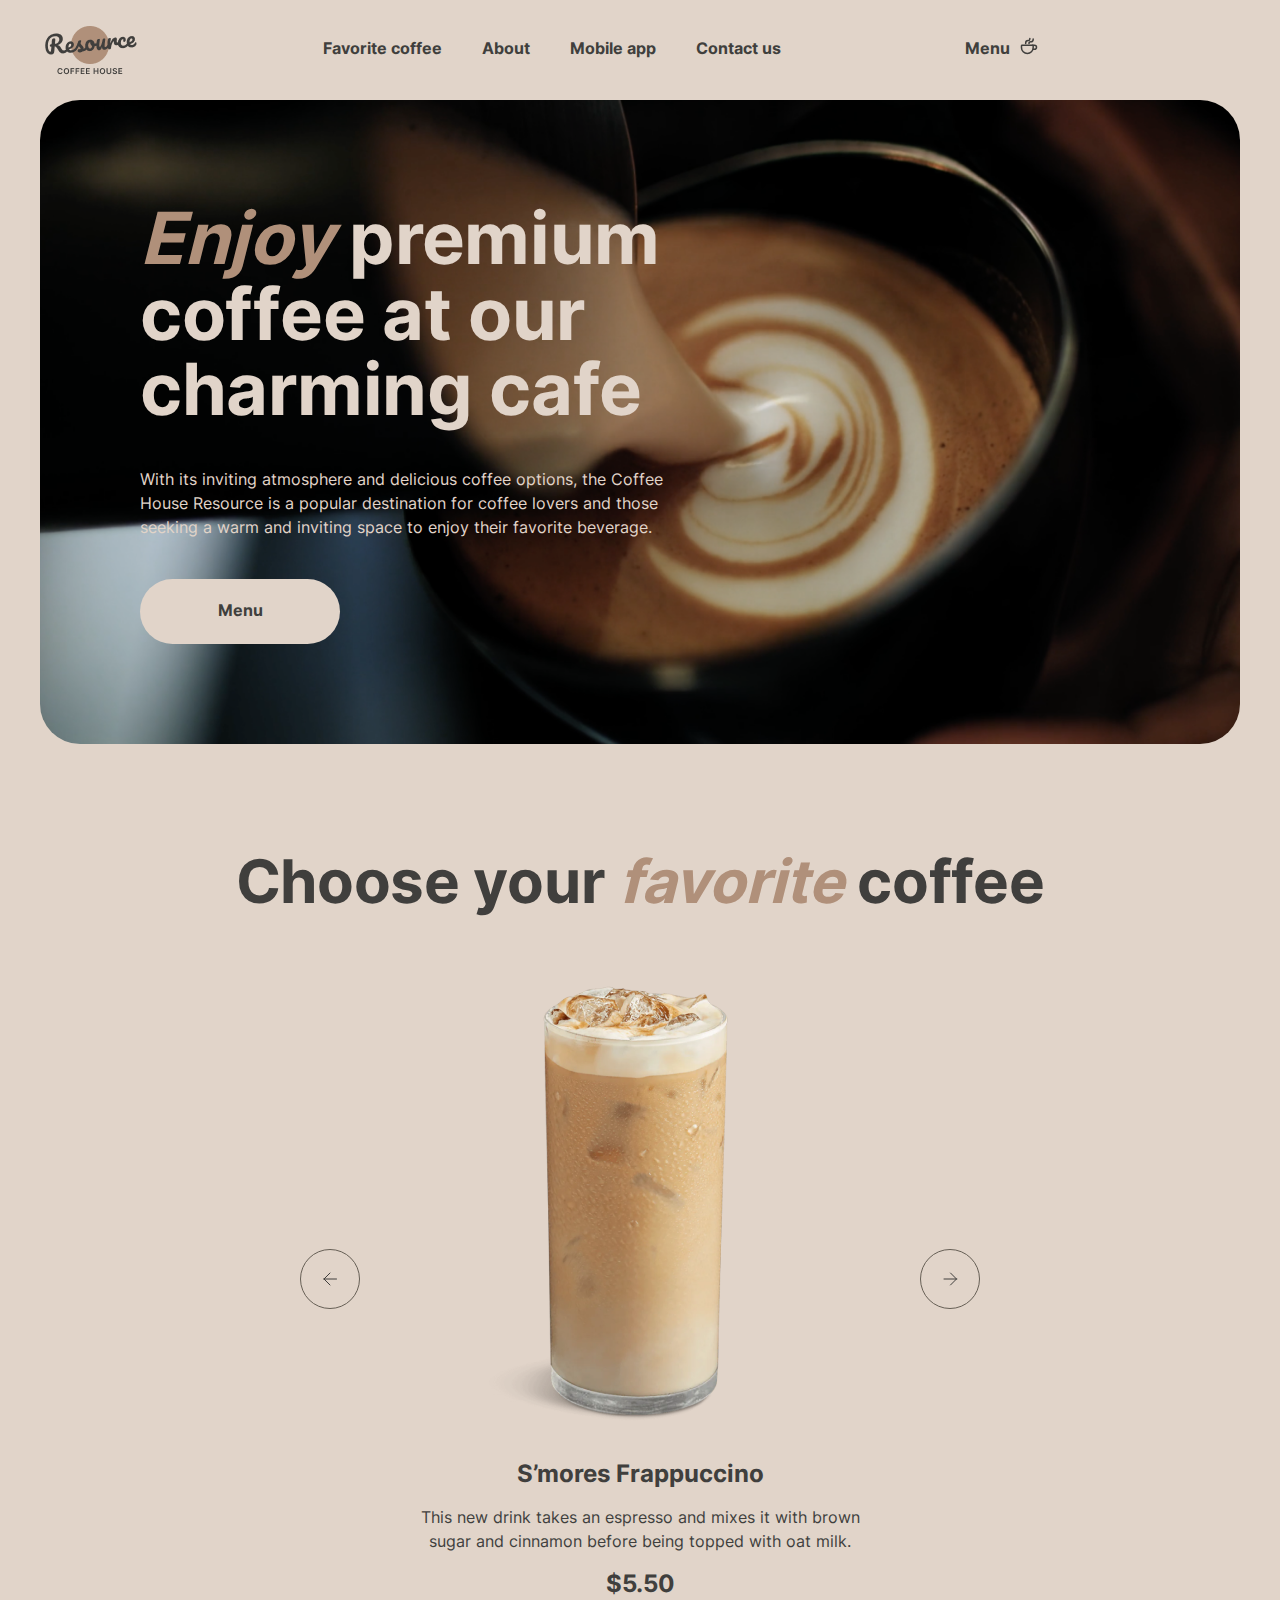
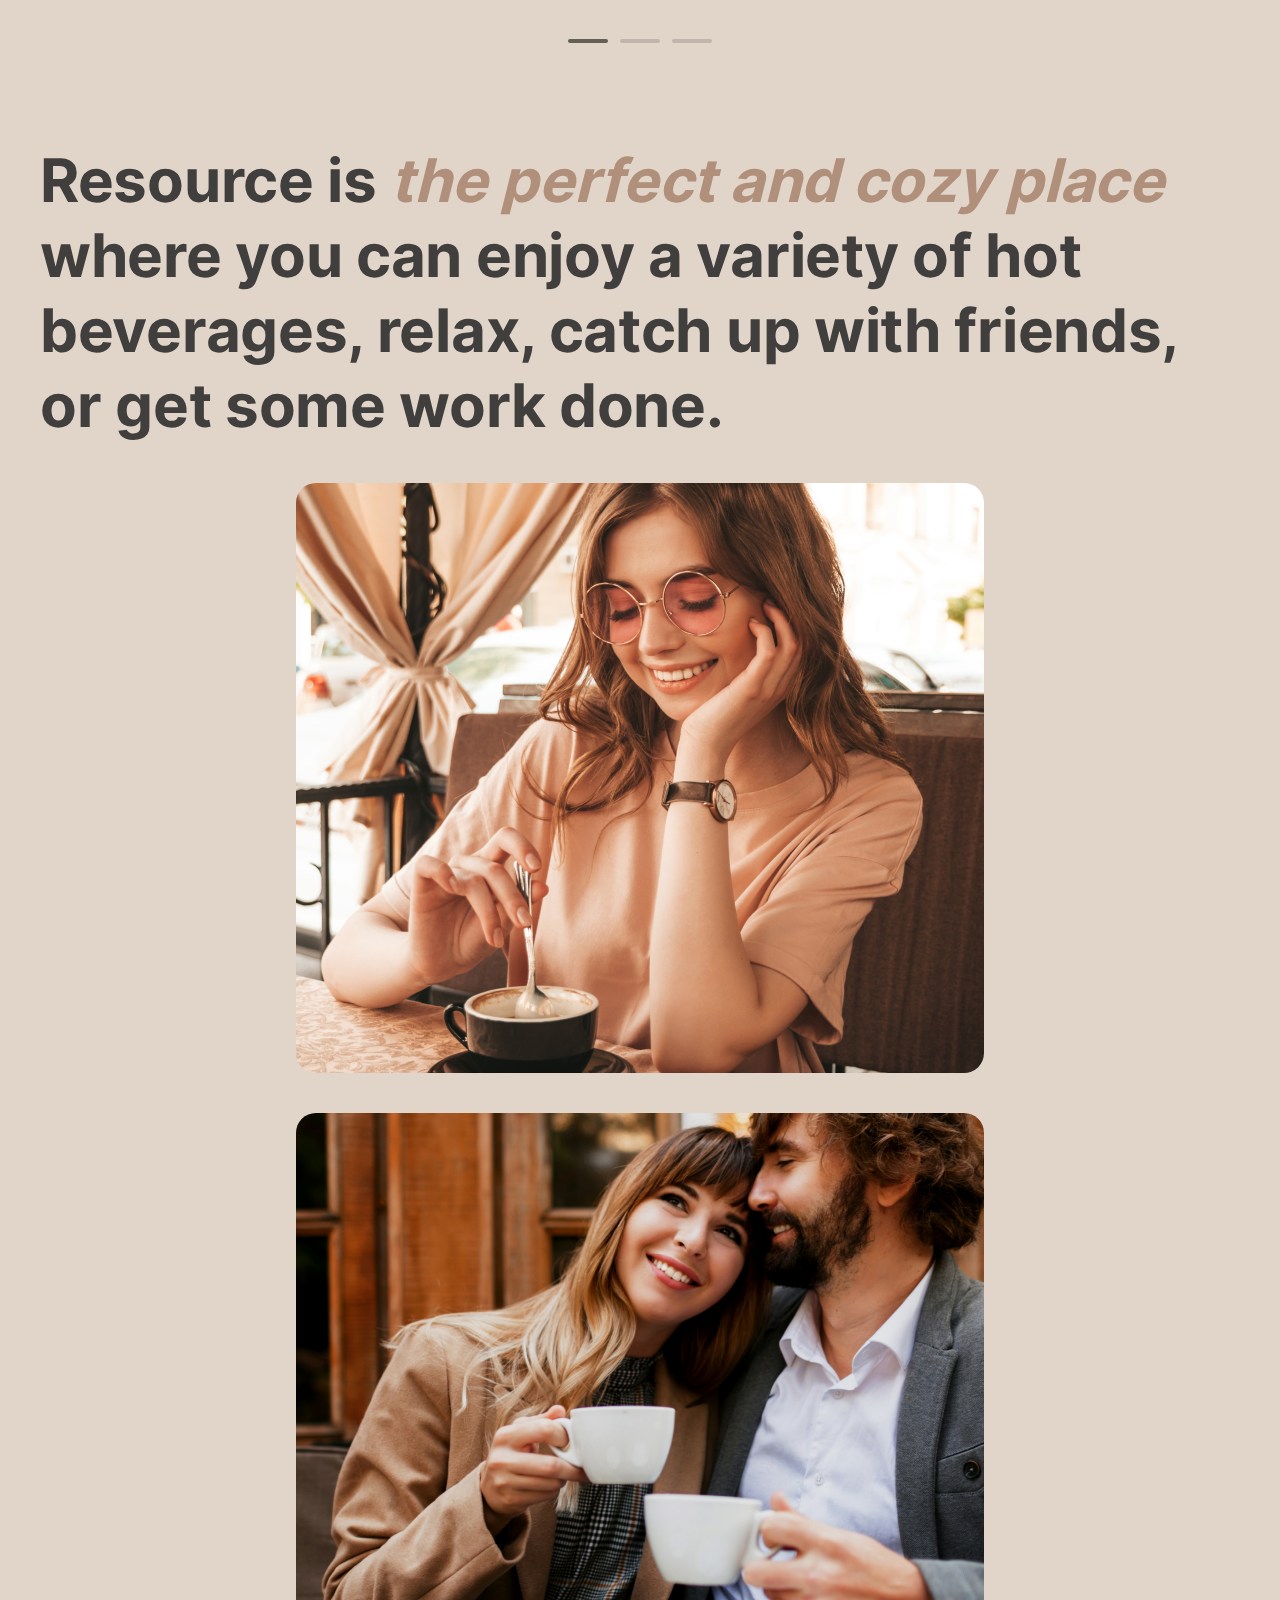
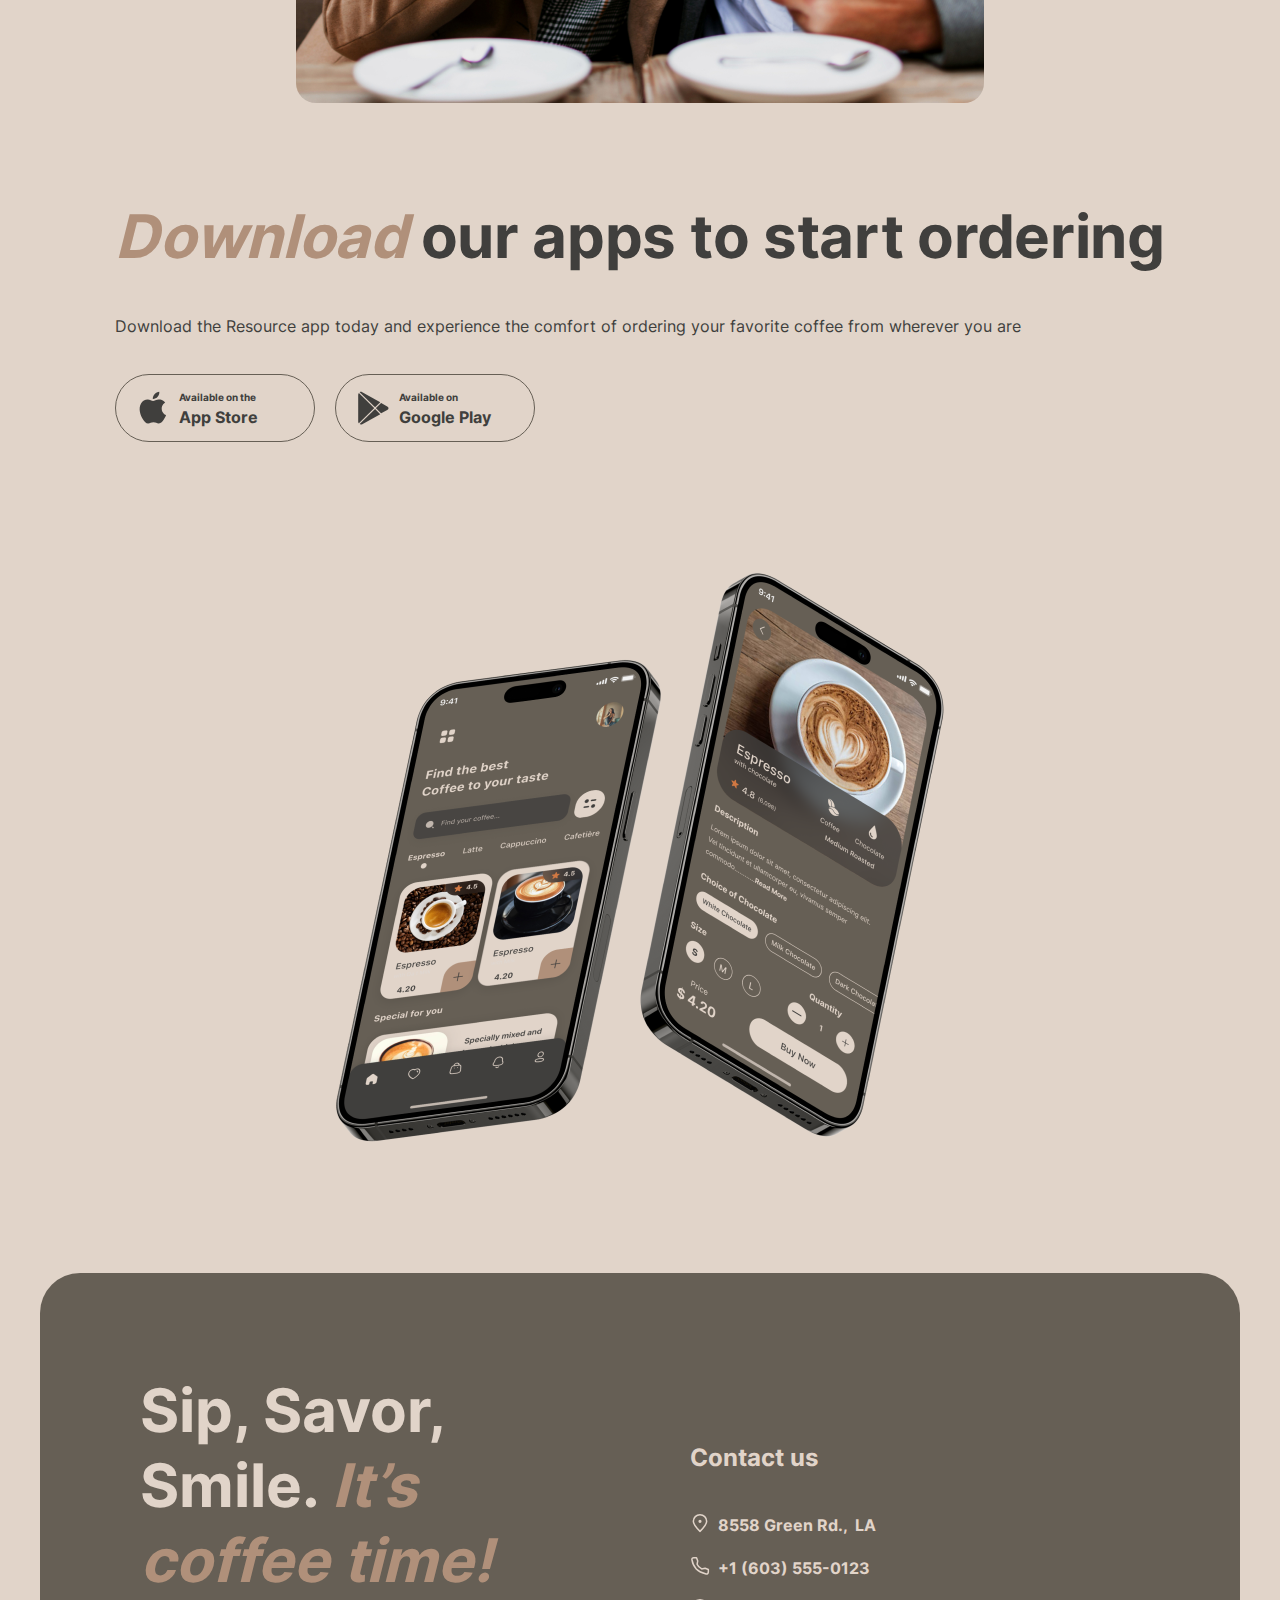
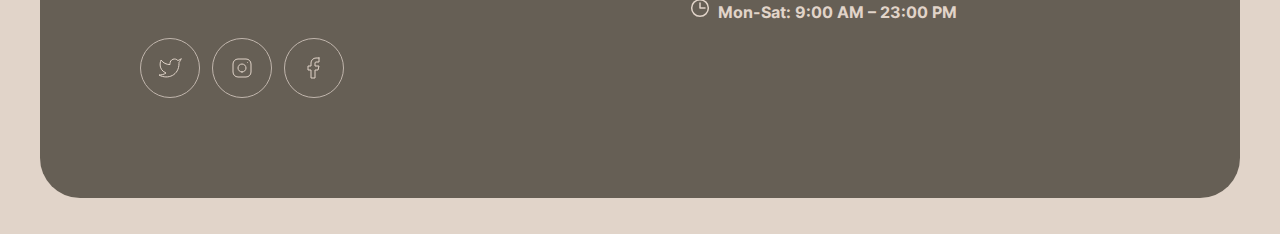
==== commit a4420c4f: "feat: add burger & it's styles to headers" ====
--- a/coffee-house/html/index.html
+++ b/coffee-house/html/index.html
@@ -57,6 +57,42 @@
                                     alt="coffee-cup"
                             /></a>
                         </div>
+                        <div class="header-burger">
+                            <div class="burger-lines">
+                                <div class="burger-line">
+                                    <svg
+                                        xmlns="http://www.w3.org/2000/svg"
+                                        width="18"
+                                        height="2"
+                                        viewBox="0 0 18 2"
+                                        fill="none"
+                                    >
+                                        <path
+                                            d="M1 1H17"
+                                            stroke-width="1.5"
+                                            stroke-linecap="round"
+                                            stroke-linejoin="round"
+                                        />
+                                    </svg>
+                                </div>
+                                <div class="burger-line">
+                                    <svg
+                                        xmlns="http://www.w3.org/2000/svg"
+                                        width="18"
+                                        height="2"
+                                        viewBox="0 0 18 2"
+                                        fill="none"
+                                    >
+                                        <path
+                                            d="M1 1H17"
+                                            stroke-width="1.5"
+                                            stroke-linecap="round"
+                                            stroke-linejoin="round"
+                                        />
+                                    </svg>
+                                </div>
+                            </div>
+                        </div>
                     </div>
                 </div>
                 <div class="enjoy">
--- a/coffee-house/styles/media.css
+++ b/coffee-house/styles/media.css
@@ -14,6 +14,62 @@
         padding: 0px 16px;
     }
 }
+
+
+/* ======= Header Burger ======= */
+
+@media (max-width:768px) {
+
+    .header-burger {
+        margin-top: 1px;
+        display: flex;
+        width: 44px;
+        height: 44px;
+        justify-content: center;
+        align-items: center;
+        border-radius: 100px;
+        border: 1px solid var(--border-dark);
+        cursor: pointer;
+        transition: all 0.3s;
+
+        .burger-line {
+            stroke: var(--text-dark);
+        }
+
+    }
+
+    @media (hover:hover) {
+        .header-burger:hover {
+            background: var(--background-container);
+
+            .burger-line {
+                stroke: var(--text-light);
+            }
+        }
+    }
+
+    .burger-lines {
+        margin-top: 5px;
+        display: flex;
+        flex-direction: column;
+        justify-content: center;
+        align-items: center;
+        gap: 8px;
+        position: relative;
+    }
+
+    .burger-line {
+        width: 16px;
+        position: absolute;
+        stroke-width: 1.5px;
+        stroke: var(--text-dark);
+
+        &:last-child {
+            bottom: 0px;
+        }
+    }
+}
+
 
 /* ======= Enjoy ======= */
 
@@ -85,7 +141,6 @@
         height: 348px;
     }
 }
-
 
 
 /* ======= About ======= */
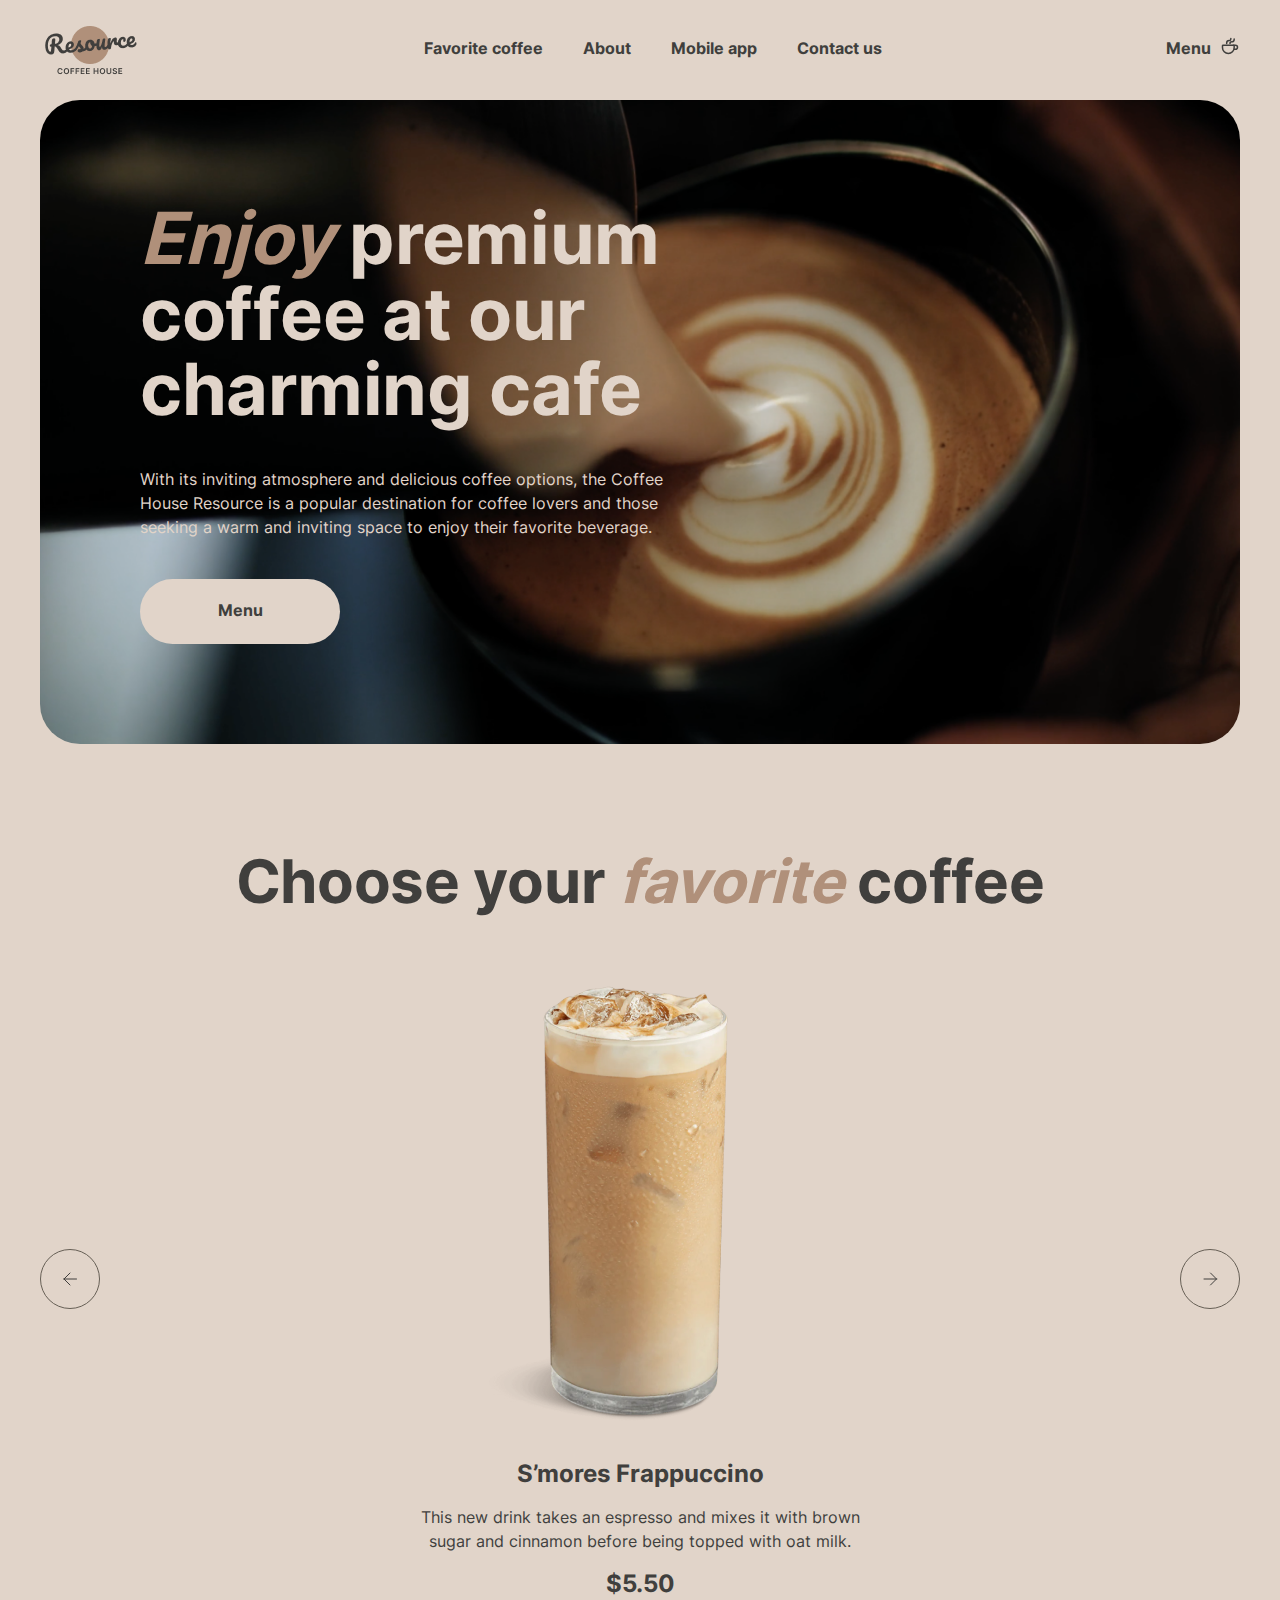
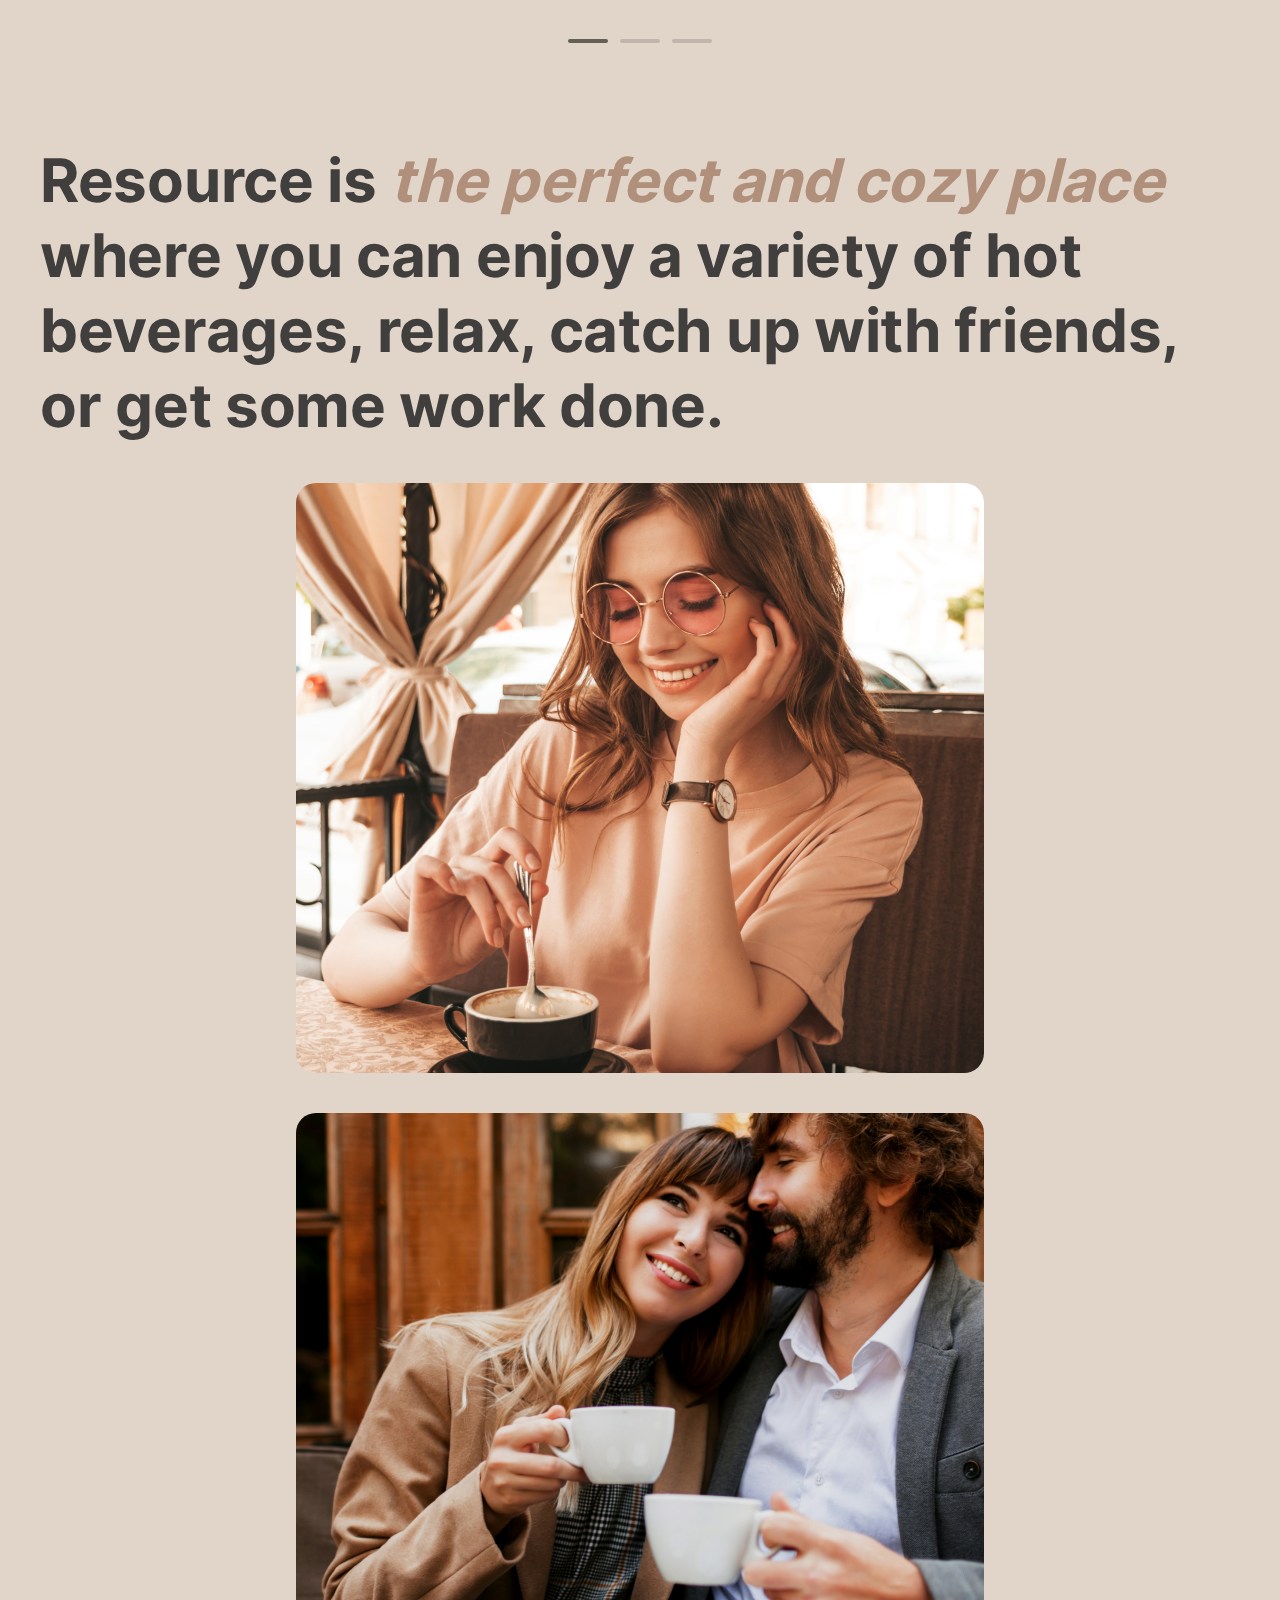
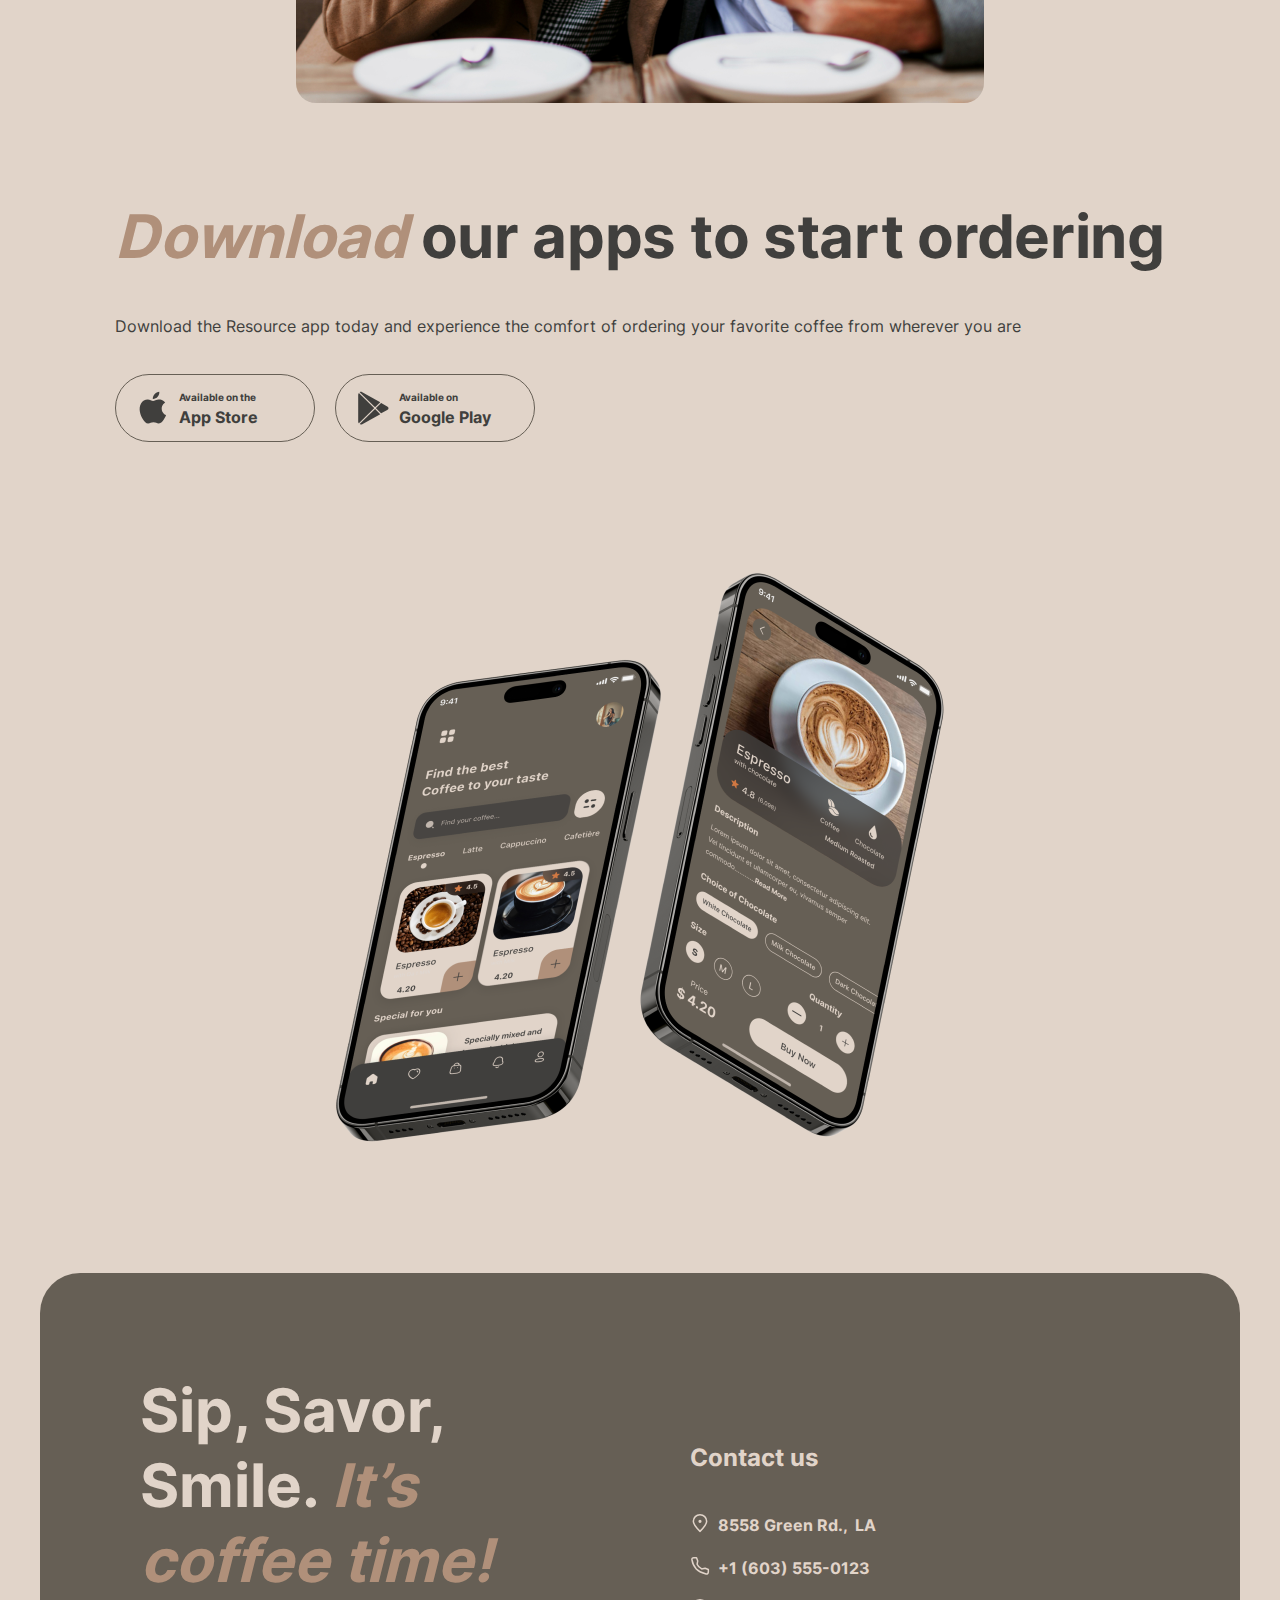
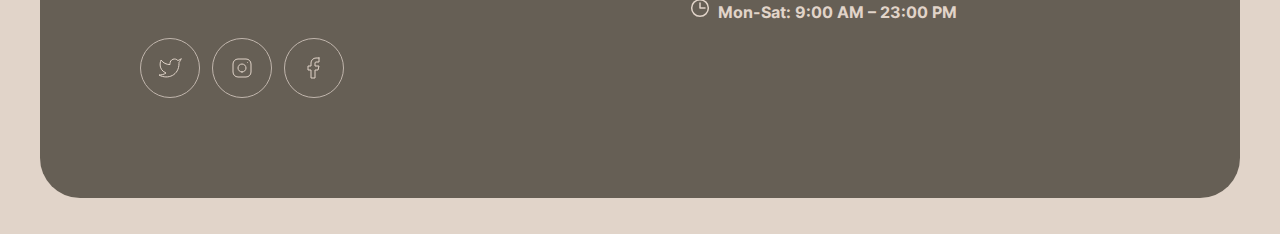
==== commit 98f21c42: "refactor: add response for changing screen size" ====
--- a/coffee-house/html/index.html
+++ b/coffee-house/html/index.html
@@ -154,10 +154,10 @@
                                             alt="coffee-slider-1"
                                         />
                                         <div class="description">
-                                            <div class="title">
+                                            <div class="description-title">
                                                 S’mores Frappuccino
                                             </div>
-                                            <div class="text">
+                                            <div class="description-text">
                                                 This new drink takes an espresso
                                                 and mixes it with brown sugar
                                                 and cinnamon before being topped
--- a/coffee-house/styles/basic.css
+++ b/coffee-house/styles/basic.css
@@ -139,14 +139,25 @@
         transition: width 0.3s ease-out;
     }
 
-    &:focus:after,
-    &:hover:after {
-        width: 100%;
+    @media (hover:hover) {
+
+        &:focus:after,
+        &:hover:after {
+            width: 100%;
+        }
     }
 }
 
 .menu-cup {
     margin-top: 4px;
+}
+
+
+/* ======= Header Burger ======= */
+
+
+.header-burger {
+    display: none;
 }
 
 
@@ -228,15 +239,17 @@
     }
 
 
-
-    &:focus,
-    &:hover {
-        .menu-text {
-            margin-left: 0;
-        }
-
-        .menu-btn-cup {
-            opacity: 1;
+    @media (hover:hover) {
+
+        &:focus,
+        &:hover {
+            .menu-text {
+                margin-left: 0;
+            }
+
+            .menu-btn-cup {
+                opacity: 1;
+            }
         }
     }
 }
@@ -279,7 +292,7 @@
 
 .slider-bar {
     display: flex;
-    justify-content: center;
+    justify-content: space-between;
     align-items: center;
     gap: 40px;
     align-self: stretch;
@@ -302,11 +315,13 @@
         stroke: var(--text-dark);
     }
 
-    &:hover {
-        background: var(--background-container);
-
-        .arrow-svg {
-            stroke: var(--text-light);
+    @media (hover:hover) {
+        &:hover {
+            background: var(--background-container);
+
+            .arrow-svg {
+                stroke: var(--text-light);
+            }
         }
     }
 }
@@ -342,7 +357,7 @@
     gap: 16px;
     align-self: stretch;
 
-    .title {
+    .description-title {
         color: var(--text-dark);
         text-align: center;
         font-family: Inter;
@@ -351,7 +366,7 @@
         line-height: 125%;
     }
 
-    .text {
+    .description-text {
         color: var(--text-dark);
         text-align: center;
         font-family: Inter;
@@ -437,8 +452,11 @@
     transform: scale(1);
     transition: all 0.3s ease-in;
 
-    &:hover {
-        transform: scale(0.91);
+    @media (hover:hover) {
+
+        &:hover {
+            transform: scale(0.91);
+        }
     }
 }
 
@@ -534,16 +552,18 @@
         cursor: pointer;
         transition: background 0.3s ease-in-out;
 
-        &:hover {
-            background: var(--background-container);
-
-            >svg>path {
-                fill: var(--text-light);
-            }
-
-            .text,
-            .title {
-                color: var(--text-light);
+        @media (hover:hover) {
+            &:hover {
+                background: var(--background-container);
+
+                >svg>path {
+                    fill: var(--text-light);
+                }
+
+                .text,
+                .title {
+                    color: var(--text-light);
+                }
             }
         }
     }
@@ -619,11 +639,13 @@
         border: 1px solid var(--border-light);
         transition: background-color 0.3s ease-out, opacity 0.3s ease-out;
 
-        &:hover {
-            background: var(--background-body);
-
-            >svg>path {
-                stroke: var(--text-dark);
+        @media (hover:hover) {
+            &:hover {
+                background: var(--background-body);
+
+                >svg>path {
+                    stroke: var(--text-dark);
+                }
             }
         }
 
@@ -670,9 +692,12 @@
             transition: width 0.3s ease-out;
         }
 
-        &:focus:after,
-        &:hover:after {
-            width: 100%;
+        @media (hover:hover) {
+
+            &:focus:after,
+            &:hover:after {
+                width: 100%;
+            }
         }
     }
 
--- a/coffee-house/styles/media.css
+++ b/coffee-house/styles/media.css
@@ -112,6 +112,17 @@
 
 /* ======= Favorites Coffee ======= */
 
+@media (min-width: 320px) and (max-width: 768px) {
+
+    .slider-bar {
+        justify-content: center;
+    }
+
+    .arrow {
+        display: none;
+    }
+}
+
 
 @media (max-width:380px) {
     .favorite-coffee {
@@ -128,10 +139,6 @@
         line-height: 125%
     }
 
-    .arrow {
-        display: none;
-    }
-
     .slider-item {
         max-width: 348px;
     }
@@ -144,12 +151,6 @@
 
 
 /* ======= About ======= */
-
-@media (max-width:768px) {
-    .about-container {
-        width: calc(100vw - 80px);
-    }
-}
 
 @media (max-width: 1280px) {
     .about-images {
@@ -176,6 +177,12 @@
     }
 }
 
+@media (max-width:768px) {
+    .about-container {
+        width: calc(100vw - 80px);
+    }
+}
+
 @media (max-width:380px) {
 
     .about-container {
@@ -207,14 +214,14 @@
     }
 }
 
-@media (max-width:380px) {
+@media (max-width: 767px) {
     .mobile-container {
         gap: 40px;
     }
 
-    .mobile-offer {
-        width: calc(100vw - 32px);
-    }
+    /* .mobile-offer {
+        width: calc(100vw - 32px);
+    } */
 
     .mobile-title {
         font-size: 32px;
@@ -230,8 +237,8 @@
     }
 
     .mobile-screens {
-        width: 348px;
-        height: 348px;
+        max-width: 348px;
+        max-height: 348px;
     }
 }
 
@@ -302,11 +309,13 @@
                 stroke: var(--text-dark);
             }
 
-            &:hover {
-                background: var(--background-container);
-
-                .refresh-svg {
-                    stroke: var(--text-light);
+            @media (hover:hover) {
+                &:hover {
+                    background: var(--background-container);
+
+                    .refresh-svg {
+                        stroke: var(--text-light);
+                    }
                 }
             }
         }
@@ -334,15 +343,64 @@
     }
 }
 
+
+
+/* ============== Response when changing screen size ============== */
+
+
 @media (min-width: 380px) and (max-width: 768px) {
 
+    .about-container,
+    .mobile-container,
     .contacts-container {
         width: calc(100vw - calc(32px + (80 - 32) * ((100vw - 380px) / (768 - 380))));
+    }
+
+    .contacts-container {
         padding: calc(60px + (100 - 60) * ((100vw - 380px) / (768 - 380))) calc(16px + (60 - 16) * ((100vw - 380px) / (768 - 380)));
     }
 
+    .offer-title {
+        font-size: calc(42px + (72 - 42) * ((100vw - 380px) / (768 - 380)));
+    }
+
+    .about-text,
+    .favorite-text,
+    .mobile-title,
     .contacts-title,
     .menu-title {
         font-size: calc(32px + (60 - 32) * ((100vw - 380px) / (768 - 380)));
     }
-}+
+    .about-1,
+    .about-4 {
+        width: calc(100vw - calc(32px + (80 - 32) * ((100vw - 32) / (80 - 32))));
+
+        .mobile-screens {
+            width: calc(100vw - calc(348px + (630 - 348) * ((100vw - 348) / (630 - 348))));
+        }
+    }
+
+    @media (min-width: 320px) and (max-width: 379px) {
+
+        .about-container,
+        .mobile-container,
+        .contacts-container {
+            width: calc(100vw - calc(32px * ((100vw - 320px) / (379 - 320))));
+        }
+
+        .contacts-container {
+            padding: calc(60px * ((100vw - 320px) / (379 - 320))) calc(16px * ((100vw - 320px) / (379 - 320)));
+        }
+
+        .offer-title {
+            font-size: calc(42px * ((100vw - 320px) / (379 - 320)));
+        }
+
+        .about-text,
+        .mobile-title,
+        .contacts-title,
+        .menu-title {
+            font-size: calc(32px * ((100vw - 320px) / (379 - 320)));
+        }
+    }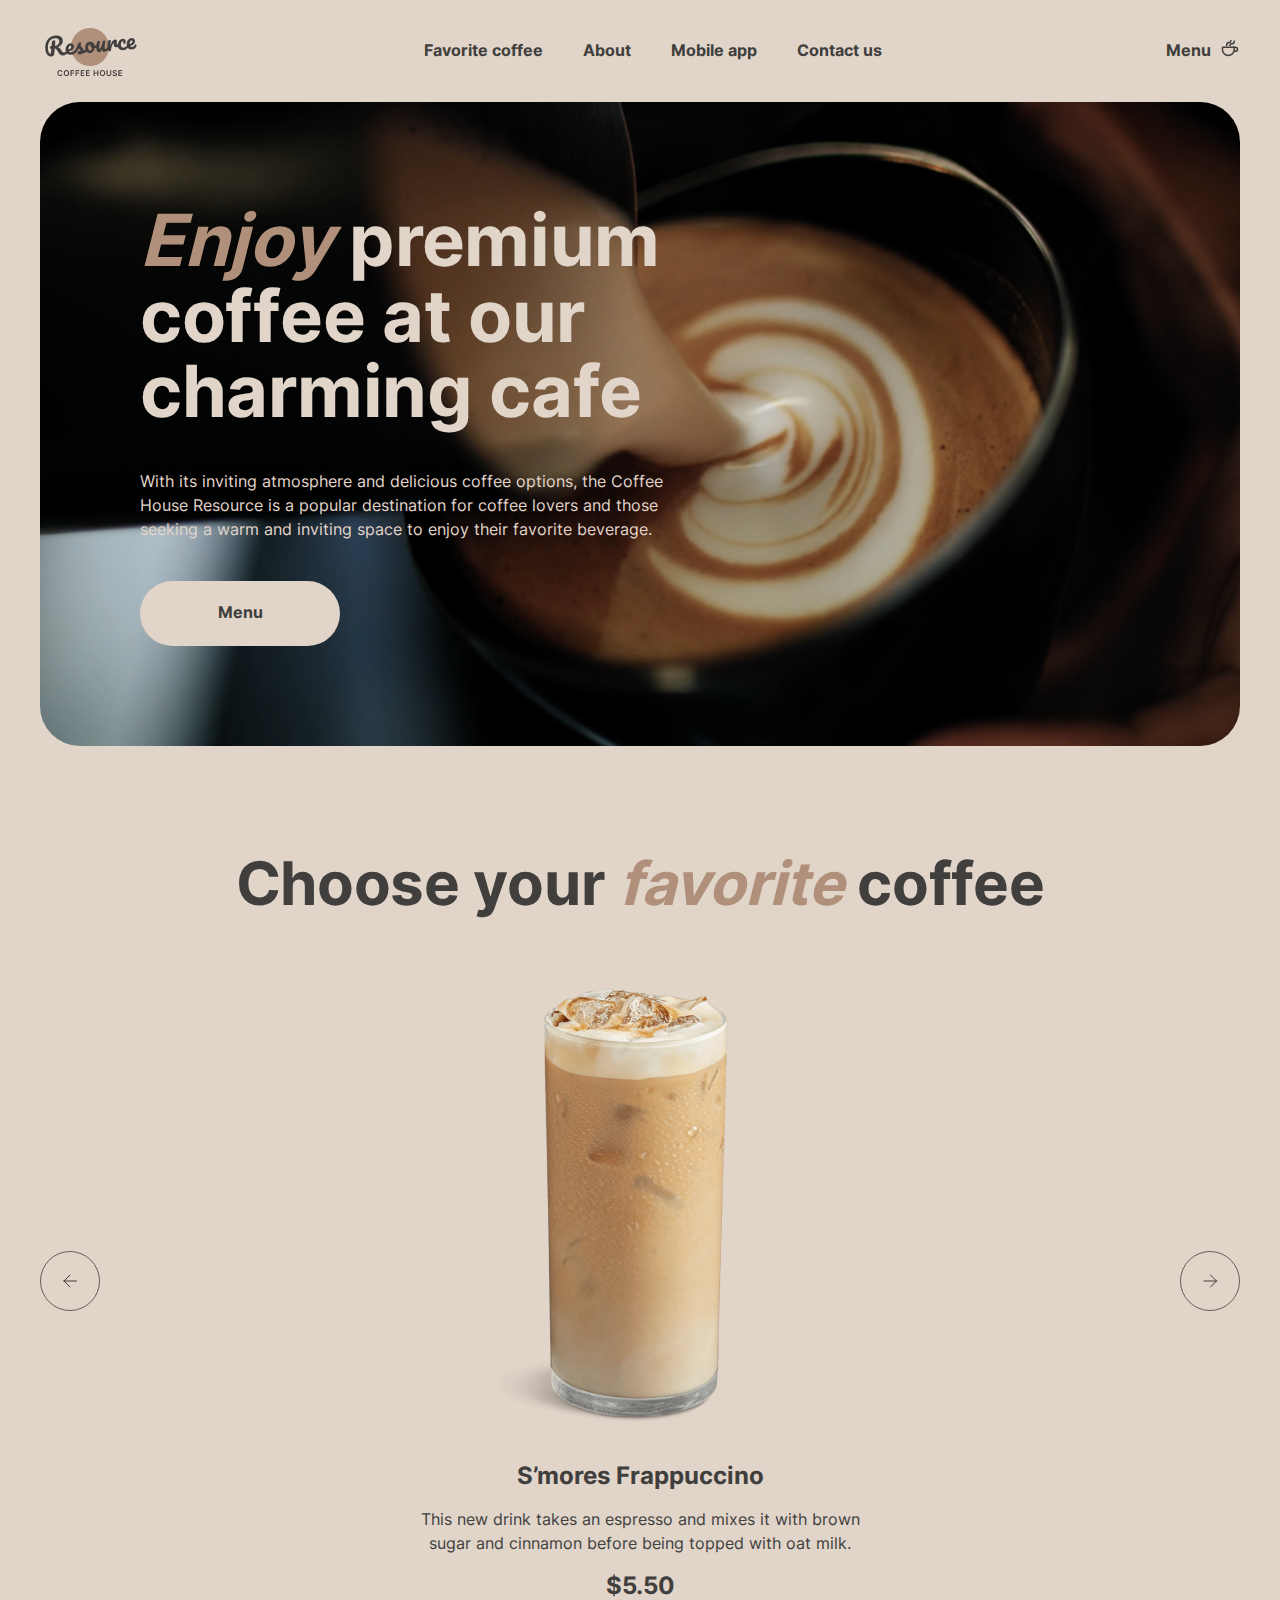
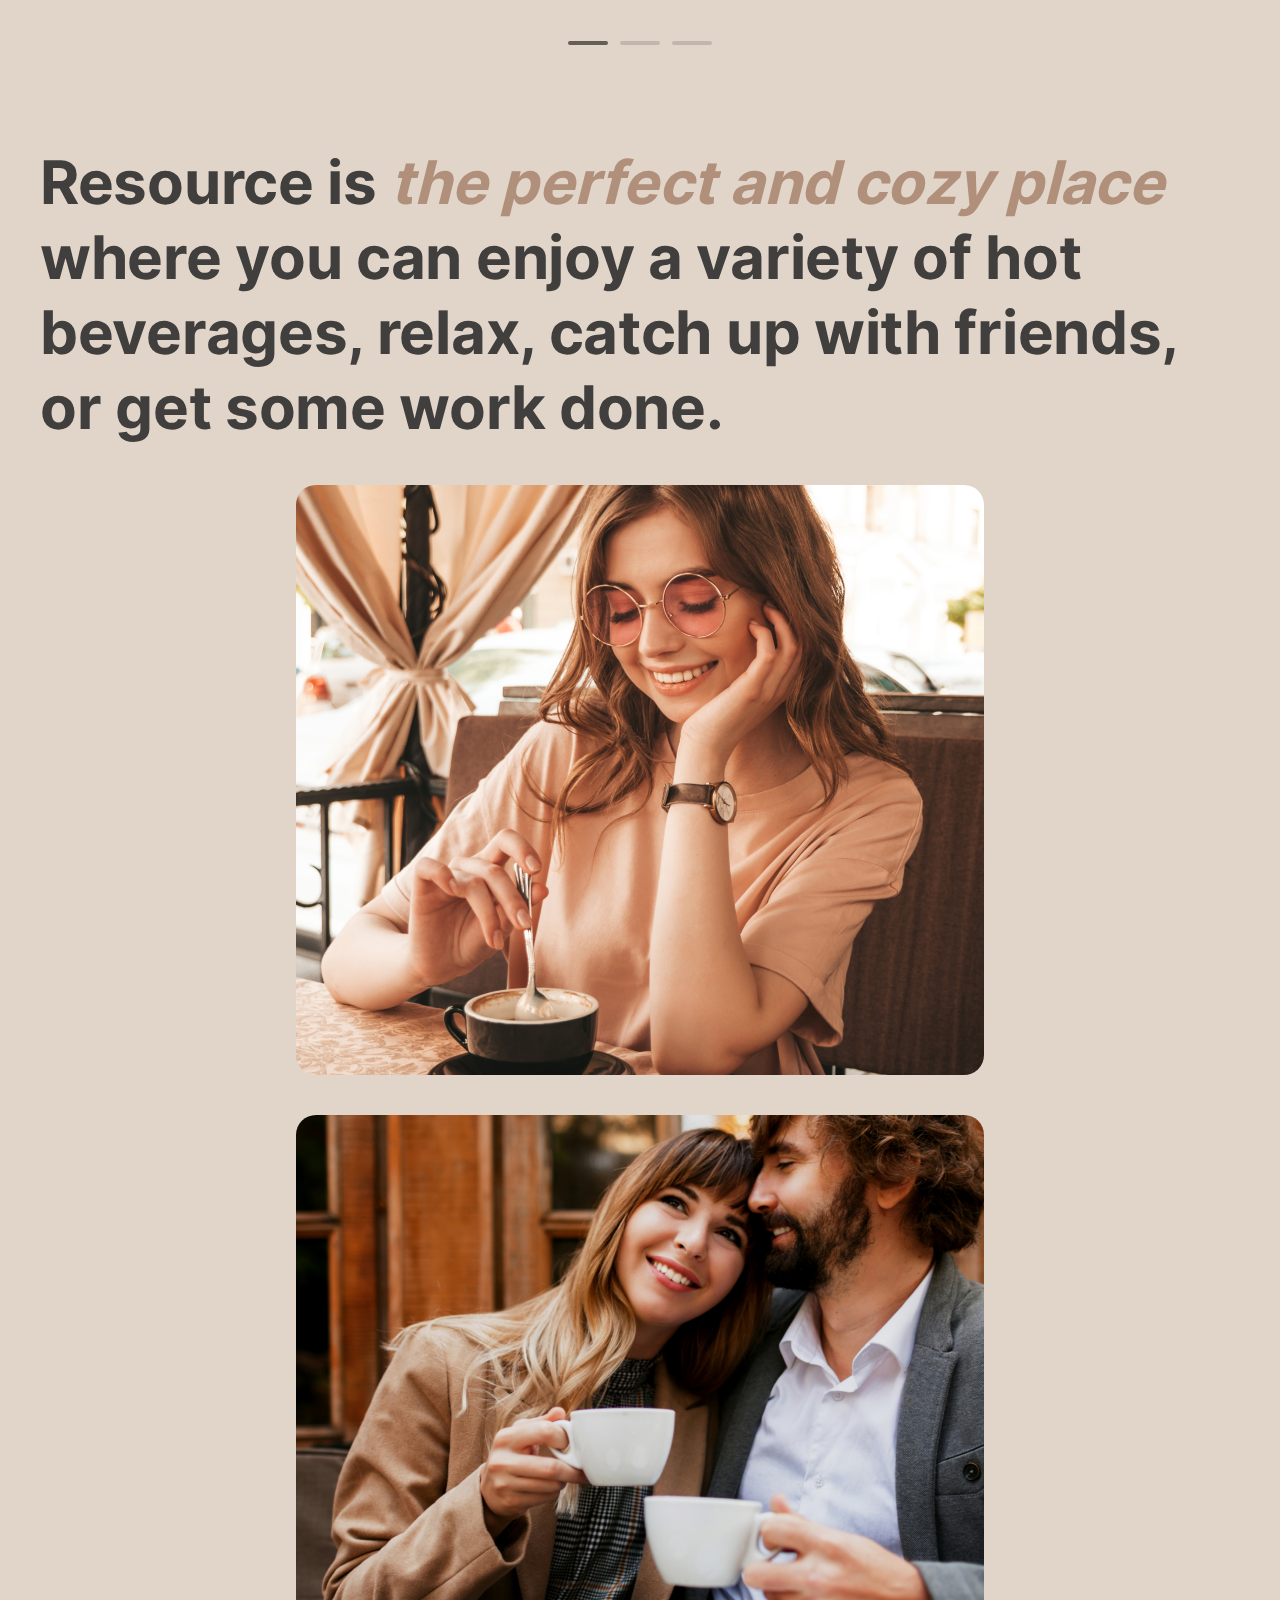
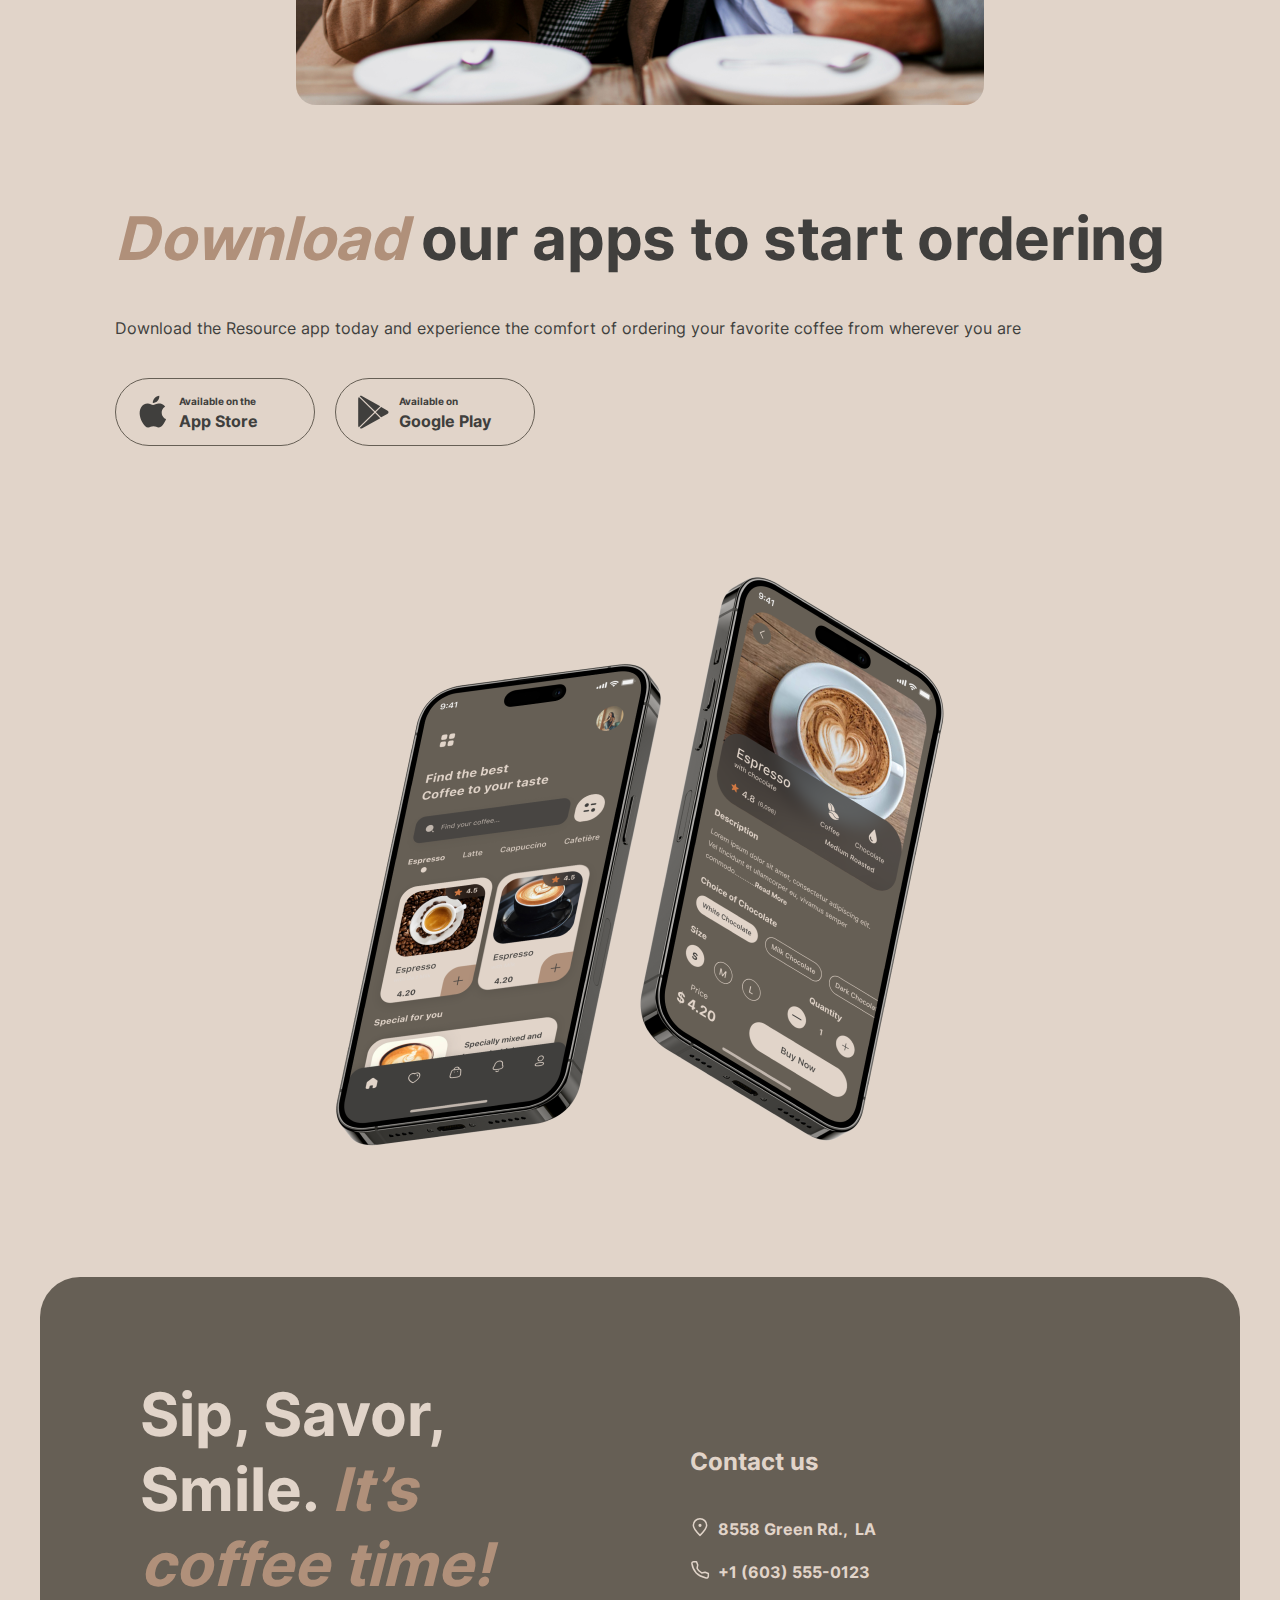
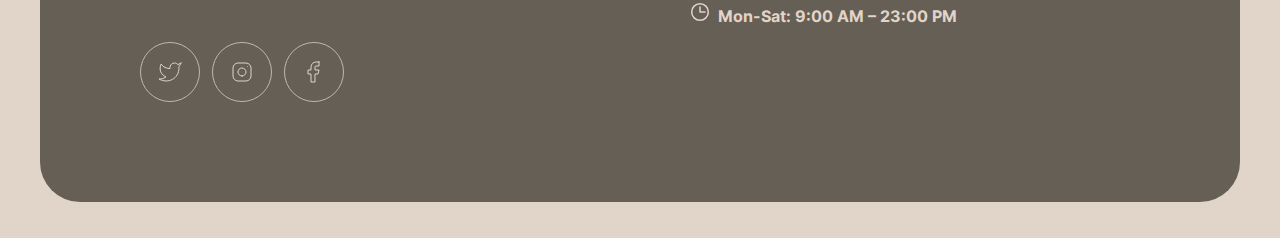
==== commit f4da01b8: "feat: add burger-menu to both pages" ====
--- a/coffee-house/html/index.html
+++ b/coffee-house/html/index.html
@@ -26,38 +26,78 @@
                                 />
                             </div>
                         </div>
-                        <nav class="header-nav">
-                            <ul class="menu-list">
-                                <li class="menu-item">
-                                    <a class="menu-link" href="#favorite"
-                                        >Favorite coffee</a
+                        <div class="burger-container">
+                            <nav class="header-nav">
+                                <ul class="menu-list">
+                                    <li class="menu-item">
+                                        <a class="menu-link" href="#favorite"
+                                            >Favorite coffee</a
+                                        >
+                                    </li>
+                                    <li class="menu-item">
+                                        <a class="menu-link" href="#about"
+                                            >About</a
+                                        >
+                                    </li>
+                                    <li class="menu-item">
+                                        <a class="menu-link" href="#mobile"
+                                            >Mobile app</a
+                                        >
+                                    </li>
+                                    <li class="menu-item">
+                                        <a class="menu-link" href="#contacts"
+                                            >Contact us</a
+                                        >
+                                    </li>
+                                </ul>
+                            </nav>
+                            <div class="coffee-menu">
+                                <a class="menu-link" href="./menu.html"
+                                    ><span class="menu-text">Menu</span>
+                                    <img
+                                        class="menu-cup"
+                                        src="../assets/icons/coffee-cup.svg"
+                                        alt="coffee-cup"
+                                /></a>
+                            </div>
+                        </div>
+                        <div class="header-burger-close">
+                            <div class="burger-lines">
+                                <div class="burger-line">
+                                    <svg
+                                        xmlns="http://www.w3.org/2000/svg"
+                                        width="18"
+                                        height="2"
+                                        viewBox="0 0 18 2"
+                                        fill="none"
                                     >
-                                </li>
-                                <li class="menu-item">
-                                    <a class="menu-link" href="#about">About</a>
-                                </li>
-                                <li class="menu-item">
-                                    <a class="menu-link" href="#mobile"
-                                        >Mobile app</a
+                                        <path
+                                            d="M1 1H17"
+                                            stroke-width="1.5"
+                                            stroke-linecap="round"
+                                            stroke-linejoin="round"
+                                        />
+                                    </svg>
+                                </div>
+                                <div class="burger-line">
+                                    <svg
+                                        xmlns="http://www.w3.org/2000/svg"
+                                        width="18"
+                                        height="2"
+                                        viewBox="0 0 18 2"
+                                        fill="none"
                                     >
-                                </li>
-                                <li class="menu-item">
-                                    <a class="menu-link" href="#contacts"
-                                        >Contact us</a
-                                    >
-                                </li>
-                            </ul>
-                        </nav>
-                        <div class="coffee-menu">
-                            <a class="menu-link" href="./menu.html"
-                                ><span class="menu-text">Menu</span>
-                                <img
-                                    class="menu-cup"
-                                    src="../assets/icons/coffee-cup.svg"
-                                    alt="coffee-cup"
-                            /></a>
-                        </div>
-                        <div class="header-burger">
+                                        <path
+                                            d="M1 1H17"
+                                            stroke-width="1.5"
+                                            stroke-linecap="round"
+                                            stroke-linejoin="round"
+                                        />
+                                    </svg>
+                                </div>
+                            </div>
+                        </div>
+                        <div class="header-burger-open">
                             <div class="burger-lines">
                                 <div class="burger-line">
                                     <svg
--- a/coffee-house/styles/basic.css
+++ b/coffee-house/styles/basic.css
@@ -32,8 +32,11 @@
 
 body {
     background: var(--background-body);
-    -webkit-transition: all 0.3s linear;
-    transition: all 0.3s linear;
+    -webkit-transition: all 0.3s ease-in;
+    transition: all 0.3s ease-in;
+    animation-name: appearance;
+    animation-duration: 0.3s;
+    overscroll-behavior: none;
 }
 
 a {
@@ -55,31 +58,38 @@
     flex-direction: column;
     gap: 100px;
     overflow-x: clip;
+    position: relative;
 }
 
 ::-webkit-scrollbar {
     width: 0px;
 }
 
+@keyframes appearance {
+    from {
+        opacity: 0.1;
+    }
+
+    to {
+        opacity: 1;
+    }
+}
+
 /* ======= Header ======= */
 
 .header {
     display: flex;
     flex-direction: column;
     align-items: center;
-    gap: 20px;
-    align-self: stretch;
+    gap: 22px;
 }
 
 .header-container {
     width: 100%;
     display: flex;
     flex-direction: column;
-    margin-top: -2px;
-    margin-bottom: 2px;
     padding: 0px 40px;
     justify-content: center;
-    align-self: stretch;
 }
 
 .logo {
@@ -93,7 +103,10 @@
     display: flex;
     justify-content: space-between;
     align-items: center;
-    align-self: stretch;
+}
+
+.header-nav {
+    margin: 0 auto;
 }
 
 .menu-list {
@@ -102,7 +115,6 @@
     align-items: center;
     gap: 40px;
     flex: 1 0 0;
-    align-self: stretch;
 }
 
 .coffee-menu {
@@ -155,8 +167,14 @@
 
 /* ======= Header Burger ======= */
 
-
-.header-burger {
+.burger-container {
+    width: 100%;
+    display: flex;
+    justify-content: space-between;
+}
+
+.header-burger-open,
+.header-burger-close {
     display: none;
 }
 
@@ -167,7 +185,7 @@
     display: flex;
     max-width: 1360px;
     width: calc(100vw - 80px);
-    max-height: 644px;
+    max-height: 646px;
     margin: 0 auto;
     padding: 100px;
     flex-direction: column;
@@ -259,7 +277,6 @@
 
 .favorite-container {
     display: flex;
-    padding: 0px 40px;
     flex-direction: column;
     align-items: center;
     gap: 40px;
@@ -283,19 +300,19 @@
 .favorite-slider {
     display: flex;
     max-width: 1360px;
+    flex-direction: column;
+    align-items: center;
+    gap: 40px;
+}
+
+
+.slider-bar {
+    max-width: 1360px;
     width: calc(100vw - 80px);
-    flex-direction: column;
-    align-items: center;
-    gap: 40px;
-}
-
-
-.slider-bar {
     display: flex;
     justify-content: space-between;
     align-items: center;
     gap: 40px;
-    align-self: stretch;
 }
 
 .arrow-left,
@@ -328,7 +345,6 @@
 
 .row-slider {
     display: flex;
-    min-width: 480px;
     max-width: 1152px;
     justify-content: flex-end;
     align-items: flex-start;
@@ -336,8 +352,8 @@
 
 .slide {
     display: flex;
-    min-width: 480px;
     max-width: 1162px;
+    width: 100%;
     flex-direction: column;
     align-items: center;
 }
@@ -345,17 +361,21 @@
 .slider-item {
     display: flex;
     max-width: 480px;
+    width: 100%;
     flex-direction: column;
     align-items: center;
     gap: 20px;
 }
 
+.slider-img {
+    width: 100%;
+}
+
 .description {
     display: flex;
     flex-direction: column;
     align-items: center;
     gap: 16px;
-    align-self: stretch;
 
     .description-title {
         color: var(--text-dark);
@@ -413,7 +433,6 @@
     flex-direction: column;
     align-items: center;
     gap: 40px;
-    align-self: stretch;
 }
 
 .about-text {
@@ -435,7 +454,6 @@
     width: 100%;
     align-items: flex-start;
     gap: 40px;
-    align-self: stretch;
 }
 
 .column {
@@ -538,7 +556,7 @@
     display: flex;
     align-items: flex-start;
     gap: 20px;
-    margin-top: -4px;
+    margin-top: -2px;
 
     >a {
         display: flex;
--- a/coffee-house/styles/media.css
+++ b/coffee-house/styles/media.css
@@ -1,12 +1,12 @@
+@import './basic.css';
+
 /* ======= Header ======= */
 
-
 @media (max-width:768px) {
-
-    .header-nav,
-    .coffee-menu {
-        display: none;
-    }
+    .header-menu {
+        margin-top: -2px;
+    }
+
 }
 
 @media (max-width:380px) {
@@ -20,8 +20,42 @@
 
 @media (max-width:768px) {
 
-    .header-burger {
-        margin-top: 1px;
+    .burger-container {
+        max-width: 768px;
+        width: 100vw;
+        height: 100vw;
+        padding: 60px 40px;
+        flex-direction: column;
+        justify-content: flex-start;
+        gap: 100px;
+        position: absolute;
+        top: 100px;
+        right: -768px;
+        background-color: var(--background-body);
+        opacity: 0;
+    }
+
+    .menu-list {
+        flex-direction: column;
+        gap: 60px;
+    }
+
+    a.menu-link {
+        justify-content: center;
+        gap: 16px;
+        font-size: 32px;
+        font-weight: 600;
+        line-height: 125%;
+
+    }
+
+    .menu-cup {
+        width: 40px;
+        margin: 0;
+    }
+
+
+    .header-burger-open {
         display: flex;
         width: 44px;
         height: 44px;
@@ -77,15 +111,10 @@
 @media (max-width:768px) {
     .enjoy {
         width: calc(100vw - 80px);
-        padding: 100px 60px;
-    }
-
-    .favorite-coffee {
-        padding: 0px 40px;
+        padding: 101px 60px;
     }
 
     .menu-btn {
-
         .menu-text {
             margin-left: 0;
         }
@@ -112,10 +141,18 @@
 
 /* ======= Favorites Coffee ======= */
 
-@media (min-width: 320px) and (max-width: 768px) {
+@media (min-width: 320px) and (max-width: 760px) {
+
+    .favorite-text {
+        margin-top: 1px;
+    }
 
     .slider-bar {
         justify-content: center;
+    }
+
+    .slider-img {
+        width: 100%;
     }
 
     .arrow {
@@ -129,9 +166,10 @@
         padding: 0;
     }
 
-    .favorite-container {
-        margin: 0 auto;
-        padding: 0;
+    .favorite-text,
+    .description {
+        width: calc(100vw - 32px);
+
     }
 
     .favorite-text {
@@ -139,13 +177,9 @@
         line-height: 125%
     }
 
-    .slider-item {
-        max-width: 348px;
-    }
-
     .slider-img {
-        width: 348px;
-        height: 348px;
+        min-width: 348px;
+        height: 100%;
     }
 }
 
@@ -177,9 +211,35 @@
     }
 }
 
-@media (max-width:768px) {
-    .about-container {
-        width: calc(100vw - 80px);
+@media (max-width:650px) {
+
+    .about-1 img,
+    .about-4 img {
+        right: 50px;
+    }
+}
+
+@media (max-width:550px) {
+
+    .about-1 img,
+    .about-4 img {
+        right: 100px;
+    }
+}
+
+@media (max-width:500px) {
+
+    .about-1 img,
+    .about-4 img {
+        right: 150px;
+    }
+}
+
+@media (max-width:450px) {
+
+    .about-1 img,
+    .about-4 img {
+        right: 200px;
     }
 }
 
@@ -199,8 +259,24 @@
         width: calc(100vw - 32px);
 
         >img {
-            right: 189px;
-        }
+            right: 54.4%;
+        }
+    }
+
+    .about-1 {
+        margin-top: -1px;
+    }
+
+    .about-4 {
+        margin-top: 0;
+    }
+}
+
+@media (max-width:320px) {
+
+    .about-1 img,
+    .about-4 img {
+        right: 250px;
     }
 }
 
@@ -216,13 +292,10 @@
 
 @media (max-width: 767px) {
     .mobile-container {
+        width: calc(100vw - 32px);
         gap: 40px;
     }
 
-    /* .mobile-offer {
-        width: calc(100vw - 32px);
-    } */
-
     .mobile-title {
         font-size: 32px;
         line-height: 125%
@@ -232,13 +305,10 @@
         flex-direction: column;
     }
 
-    .mobile-img {
-        margin-top: -5px;
-    }
-
-    .mobile-screens {
-        max-width: 348px;
-        max-height: 348px;
+    .mobile-img img {
+        width: 100%;
+        height: 100%;
+        margin-top: -4px;
     }
 }
 
@@ -272,6 +342,12 @@
         font-size: 32px;
         letter-spacing: -0.1px;
         line-height: 125%;
+    }
+
+    .button-google-play {
+        .btn-text {
+            margin-top: -3px;
+        }
     }
 
 }
@@ -350,12 +426,16 @@
 
 @media (min-width: 380px) and (max-width: 768px) {
 
+    .enjoy,
     .about-container,
+    .about-1,
+    .about-4,
     .mobile-container,
     .contacts-container {
         width: calc(100vw - calc(32px + (80 - 32) * ((100vw - 380px) / (768 - 380))));
     }
 
+    .enjoy,
     .contacts-container {
         padding: calc(60px + (100 - 60) * ((100vw - 380px) / (768 - 380))) calc(16px + (60 - 16) * ((100vw - 380px) / (768 - 380)));
     }
@@ -372,18 +452,11 @@
         font-size: calc(32px + (60 - 32) * ((100vw - 380px) / (768 - 380)));
     }
 
-    .about-1,
-    .about-4 {
-        width: calc(100vw - calc(32px + (80 - 32) * ((100vw - 32) / (80 - 32))));
-
-        .mobile-screens {
-            width: calc(100vw - calc(348px + (630 - 348) * ((100vw - 348) / (630 - 348))));
-        }
-    }
-
-    @media (min-width: 320px) and (max-width: 379px) {
+
+    @media (max-width: 379px) {
 
         .about-container,
+        .description,
         .mobile-container,
         .contacts-container {
             width: calc(100vw - calc(32px * ((100vw - 320px) / (379 - 320))));
@@ -403,4 +476,5 @@
         .menu-title {
             font-size: calc(32px * ((100vw - 320px) / (379 - 320)));
         }
-    }+    }
+}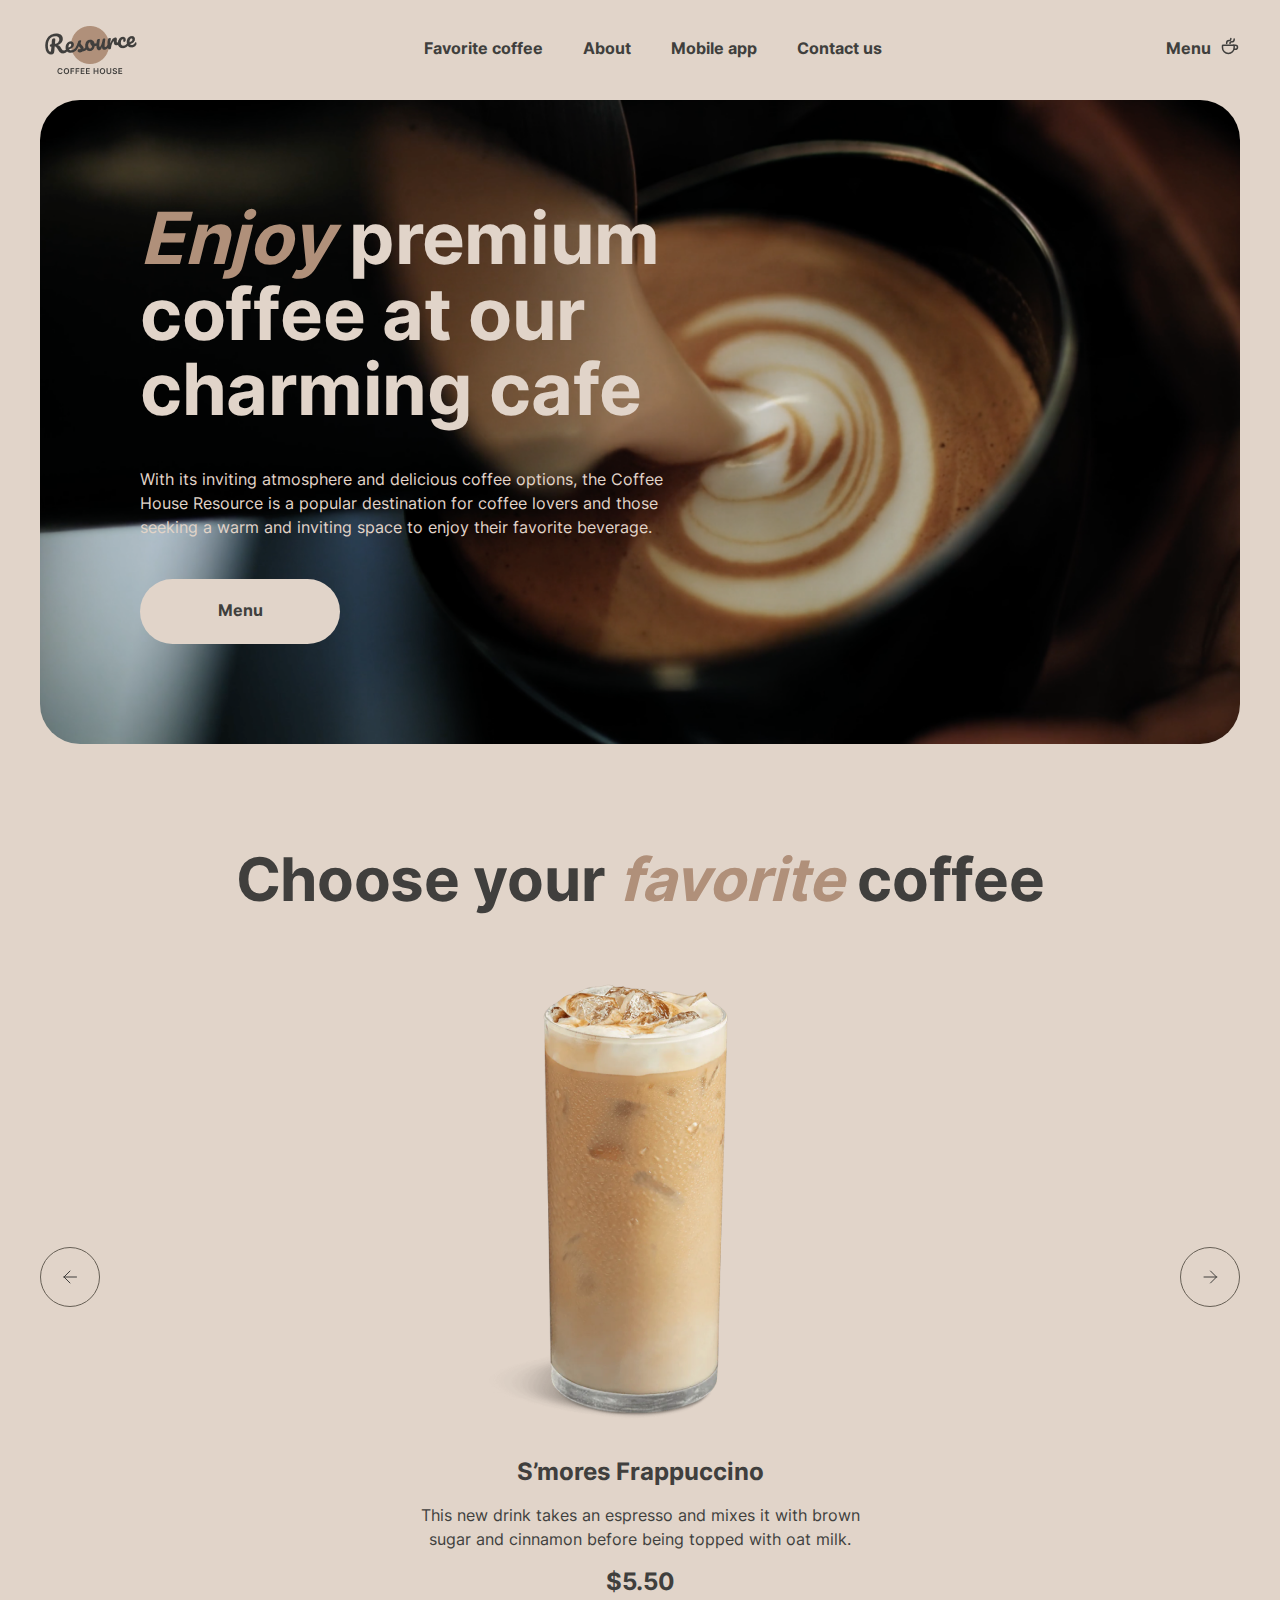
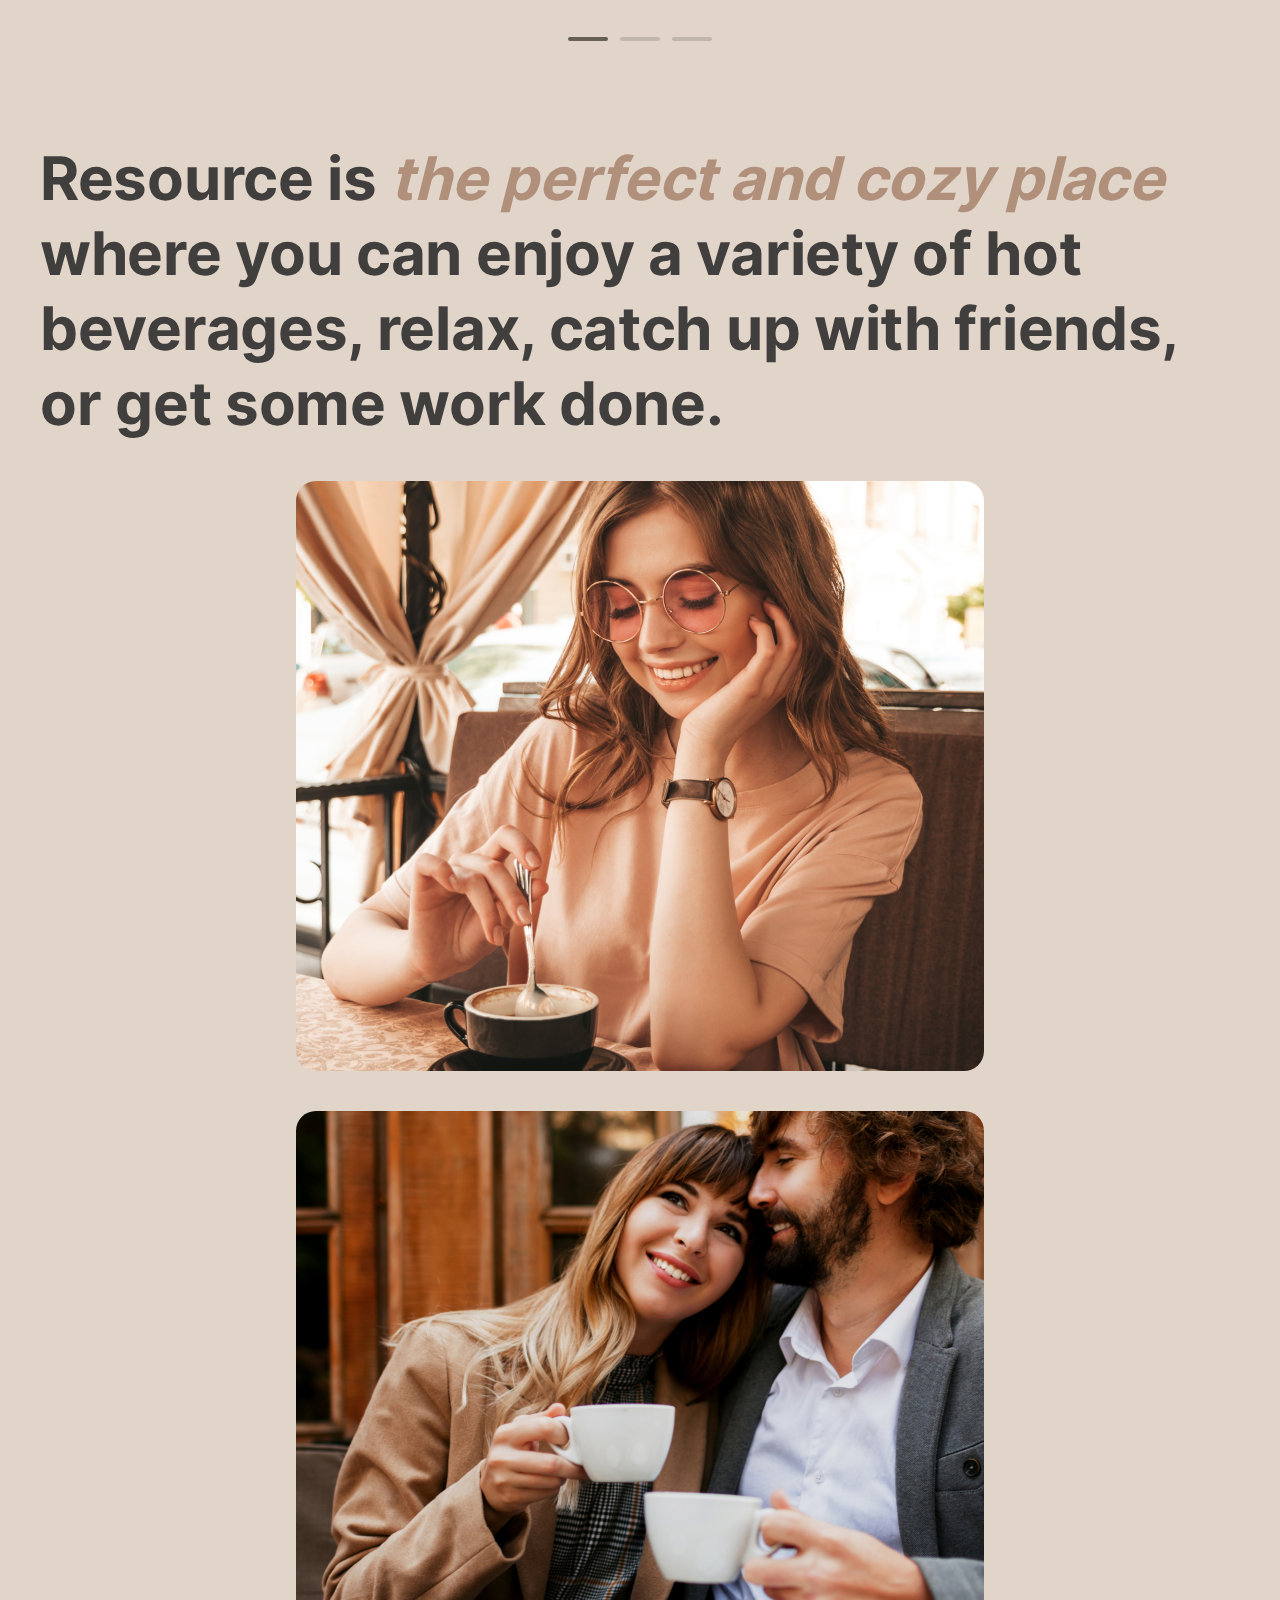
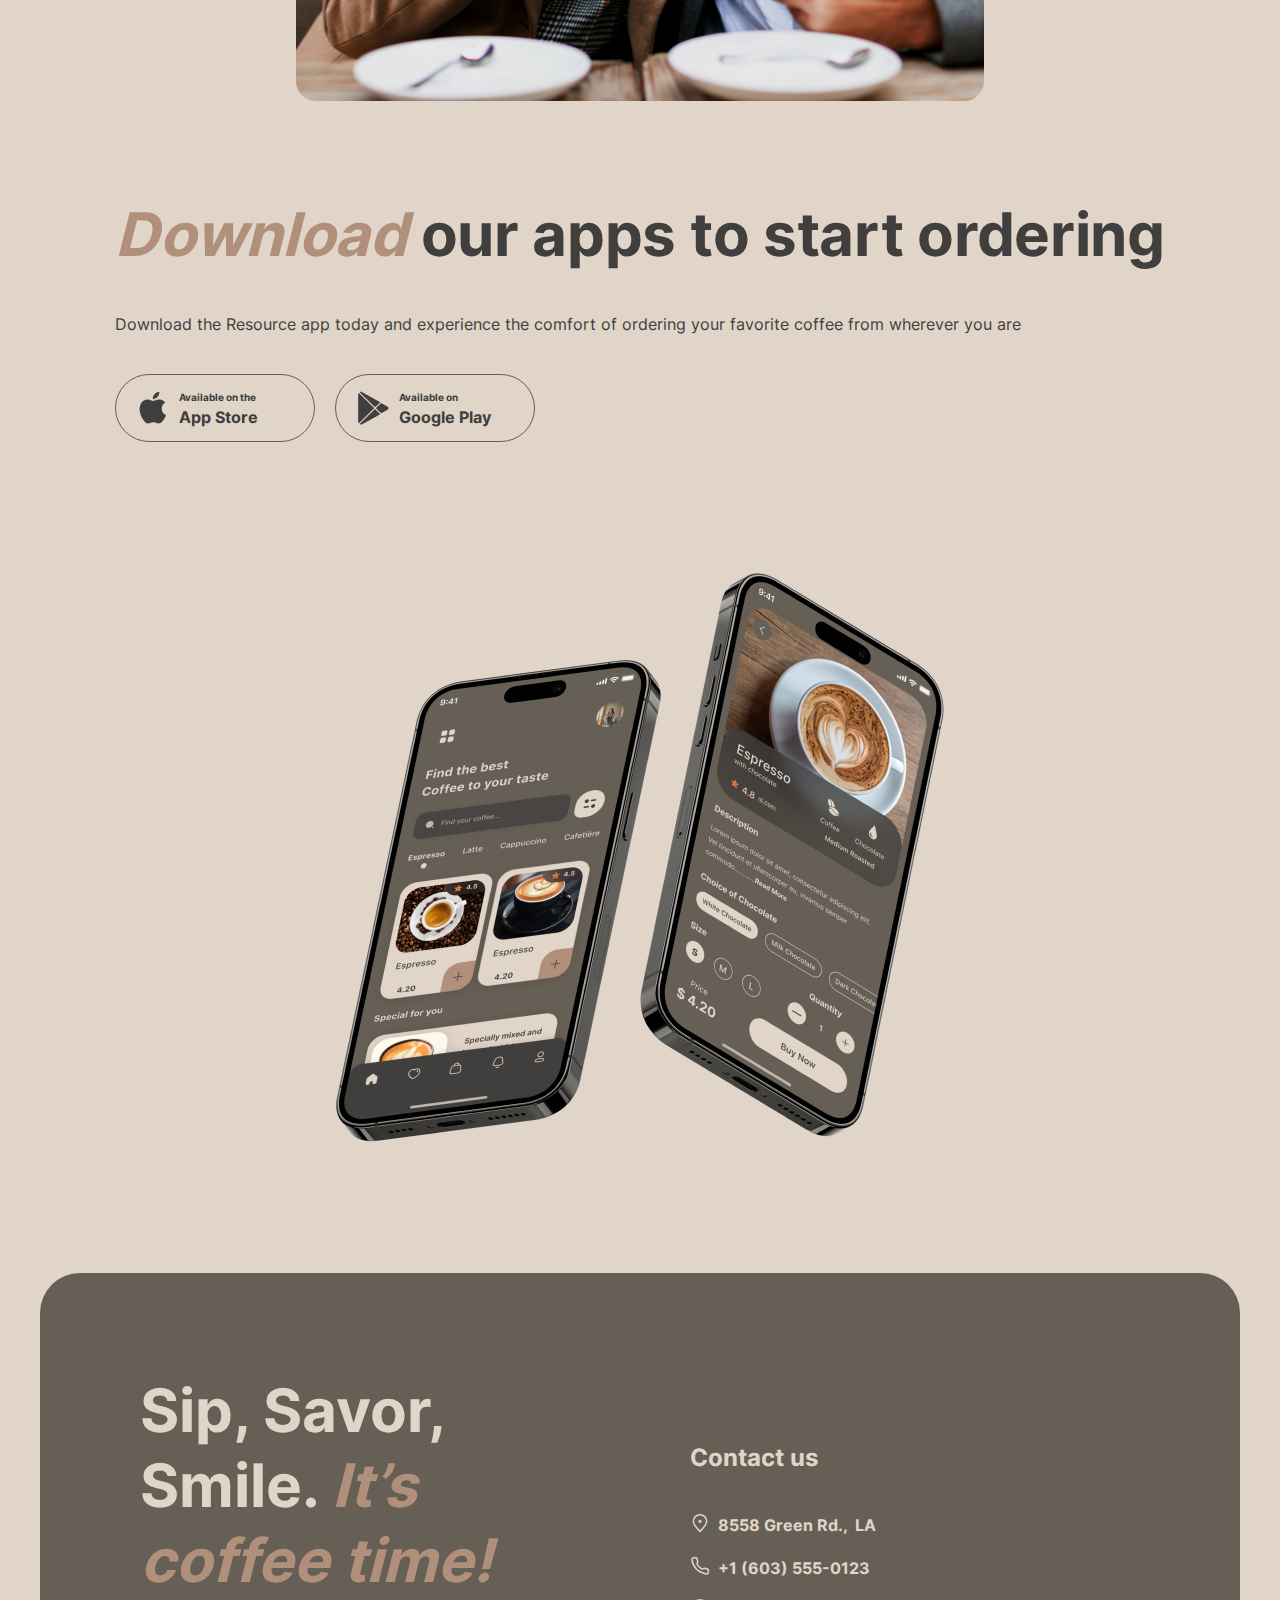
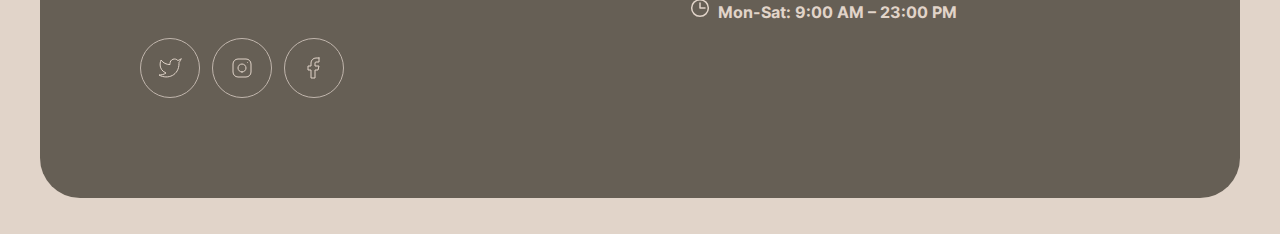
==== commit 4a9d9eb4: "feat: add video to enjoy block" ====
--- a/coffee-house/html/index.html
+++ b/coffee-house/html/index.html
@@ -26,7 +26,7 @@
                                 />
                             </div>
                         </div>
-                        <div class="burger-container">
+                        <div class="burger-container" id="burger-menu">
                             <nav class="header-nav">
                                 <ul class="menu-list">
                                     <li class="menu-item">
@@ -61,81 +61,27 @@
                                 /></a>
                             </div>
                         </div>
-                        <div class="header-burger-close">
-                            <div class="burger-lines">
-                                <div class="burger-line">
-                                    <svg
-                                        xmlns="http://www.w3.org/2000/svg"
-                                        width="18"
-                                        height="2"
-                                        viewBox="0 0 18 2"
-                                        fill="none"
-                                    >
-                                        <path
-                                            d="M1 1H17"
-                                            stroke-width="1.5"
-                                            stroke-linecap="round"
-                                            stroke-linejoin="round"
-                                        />
-                                    </svg>
-                                </div>
-                                <div class="burger-line">
-                                    <svg
-                                        xmlns="http://www.w3.org/2000/svg"
-                                        width="18"
-                                        height="2"
-                                        viewBox="0 0 18 2"
-                                        fill="none"
-                                    >
-                                        <path
-                                            d="M1 1H17"
-                                            stroke-width="1.5"
-                                            stroke-linecap="round"
-                                            stroke-linejoin="round"
-                                        />
-                                    </svg>
-                                </div>
-                            </div>
-                        </div>
-                        <div class="header-burger-open">
-                            <div class="burger-lines">
-                                <div class="burger-line">
-                                    <svg
-                                        xmlns="http://www.w3.org/2000/svg"
-                                        width="18"
-                                        height="2"
-                                        viewBox="0 0 18 2"
-                                        fill="none"
-                                    >
-                                        <path
-                                            d="M1 1H17"
-                                            stroke-width="1.5"
-                                            stroke-linecap="round"
-                                            stroke-linejoin="round"
-                                        />
-                                    </svg>
-                                </div>
-                                <div class="burger-line">
-                                    <svg
-                                        xmlns="http://www.w3.org/2000/svg"
-                                        width="18"
-                                        height="2"
-                                        viewBox="0 0 18 2"
-                                        fill="none"
-                                    >
-                                        <path
-                                            d="M1 1H17"
-                                            stroke-width="1.5"
-                                            stroke-linecap="round"
-                                            stroke-linejoin="round"
-                                        />
-                                    </svg>
-                                </div>
-                            </div>
+                        <div class="burger-button" id="burger-button">
+                            <span class="burger-line"></span>
+                            <span class="burger-line"></span>
                         </div>
                     </div>
                 </div>
                 <div class="enjoy">
+                    <video
+                        class="enjoy-video"
+                        preload="auto"
+                        autoplay
+                        loop
+                        playsinline
+                        muted
+                        poster="../assets/images/enjoy.png"
+                    >
+                        <source
+                            src="../assets/video/enjoy-video 1044.webm"
+                            type="video/webm"
+                        />
+                    </video>
                     <div class="offer">
                         <h1 class="offer-title">
                             <i>Enjoy</i> premium coffee at our charming cafe
@@ -454,5 +400,6 @@
                 </div>
             </footer>
         </div>
+        <script defer src="../js/burger.js"></script>
     </body>
 </html>
--- a/coffee-house/styles/basic.css
+++ b/coffee-house/styles/basic.css
@@ -53,7 +53,7 @@
     max-width: 1440px;
     width: 100vw;
     margin: 0 auto;
-    padding: 20px 0px 40px 0px;
+    padding: 18px 0px 40px 0px;
     display: flex;
     flex-direction: column;
     gap: 100px;
@@ -173,8 +173,7 @@
     justify-content: space-between;
 }
 
-.header-burger-open,
-.header-burger-close {
+.header-burger {
     display: none;
 }
 
@@ -182,28 +181,32 @@
 /* ======= Enjoy ======= */
 
 .enjoy {
-    display: flex;
+    display: grid;
     max-width: 1360px;
     width: calc(100vw - 80px);
     max-height: 646px;
     margin: 0 auto;
+}
+
+.enjoy-video {
+    width: 100%;
+    height: 100%;
+    object-fit: cover;
+    max-height: 646px;
+    border-radius: 40px;
+    grid-area: 1/2;
+}
+
+.offer {
+    display: flex;
+    max-width: 730px;
+    width: 100%;
+    flex-direction: column;
+    justify-content: center;
+    align-items: flex-start;
+    gap: 40px;
+    grid-area: 1/2;
     padding: 100px;
-    flex-direction: column;
-    justify-content: center;
-    align-items: flex-start;
-    border-radius: 40px;
-    background: url("../assets/images/enjoy.png") lightgray no-repeat center;
-    background-size: cover;
-    background-repeat: no-repeat;
-}
-
-.offer {
-    display: flex;
-    max-width: 530px;
-    flex-direction: column;
-    justify-content: center;
-    align-items: flex-start;
-    gap: 40px;
 }
 
 .offer-title {
@@ -276,6 +279,7 @@
 /* ======= Favorites Coffee ======= */
 
 .favorite-container {
+    margin-top: -2px;
     display: flex;
     flex-direction: column;
     align-items: center;
--- a/coffee-house/styles/media.css
+++ b/coffee-house/styles/media.css
@@ -1,4 +1,10 @@
 @import './basic.css';
+
+@media (max-width:768px) {
+    .container {
+        padding-top: 20px;
+    }
+}
 
 /* ======= Header ======= */
 
@@ -23,16 +29,25 @@
     .burger-container {
         max-width: 768px;
         width: 100vw;
-        height: 100vw;
+        height: 100vh;
         padding: 60px 40px;
         flex-direction: column;
         justify-content: flex-start;
         gap: 100px;
         position: absolute;
         top: 100px;
-        right: -768px;
+        left: 0;
+        transform: translateX(100%);
         background-color: var(--background-body);
         opacity: 0;
+        z-index: 2;
+        transition: transform .5s, opacity .5s;
+        will-change: transform;
+    }
+
+    .header.open .burger-container {
+        transform: translateX(0);
+        opacity: 1;
     }
 
     .menu-list {
@@ -41,6 +56,7 @@
     }
 
     a.menu-link {
+        display: inline;
         justify-content: center;
         gap: 16px;
         font-size: 32px;
@@ -49,60 +65,59 @@
 
     }
 
+    .coffee-menu {
+        margin: 0 auto;
+        border-bottom: none;
+    }
+
     .menu-cup {
         width: 40px;
         margin: 0;
     }
 
 
-    .header-burger-open {
+    .burger-button {
         display: flex;
         width: 44px;
         height: 44px;
+        margin-top: 3px;
         justify-content: center;
         align-items: center;
         border-radius: 100px;
         border: 1px solid var(--border-dark);
         cursor: pointer;
         transition: all 0.3s;
-
-        .burger-line {
-            stroke: var(--text-dark);
-        }
-
-    }
-
-    @media (hover:hover) {
-        .header-burger:hover {
-            background: var(--background-container);
-
-            .burger-line {
-                stroke: var(--text-light);
-            }
-        }
-    }
-
-    .burger-lines {
-        margin-top: 5px;
-        display: flex;
-        flex-direction: column;
-        justify-content: center;
-        align-items: center;
-        gap: 8px;
-        position: relative;
     }
 
     .burger-line {
-        width: 16px;
+        display: block;
         position: absolute;
-        stroke-width: 1.5px;
-        stroke: var(--text-dark);
-
-        &:last-child {
-            bottom: 0px;
-        }
-    }
-}
+        width: 18px;
+        height: 2px;
+        background-color: var(--text-dark);
+        transition: transform .5s;
+        will-change: transform;
+    }
+
+    .burger-line:first-child {
+        transform: translateY(-4px);
+    }
+
+    .burger-line:last-child {
+        transform: translateY(4px);
+    }
+
+
+    .header.open .burger-line:first-child {
+        transform: translateY(0) rotate(45deg);
+    }
+
+    .header.open .burger-line:last-child {
+        transform: translateY(0)rotate(-45deg);
+
+    }
+}
+
 
 
 /* ======= Enjoy ======= */
@@ -111,6 +126,9 @@
 @media (max-width:768px) {
     .enjoy {
         width: calc(100vw - 80px);
+    }
+
+    .offer {
         padding: 101px 60px;
     }
 
@@ -129,6 +147,9 @@
 @media (max-width:380px) {
     .enjoy {
         width: calc(100vw - 32px);
+    }
+
+    .offer {
         padding: 60px 16px;
     }
 
@@ -141,10 +162,16 @@
 
 /* ======= Favorites Coffee ======= */
 
+@media (max-width: 768px) {
+    .favorite-container {
+        margin-top: 2px;
+    }
+}
+
 @media (min-width: 320px) and (max-width: 760px) {
 
     .favorite-text {
-        margin-top: 1px;
+        margin-top: -2px;
     }
 
     .slider-bar {
@@ -250,6 +277,7 @@
     }
 
     .about-text {
+        margin-top: 1px;
         font-size: 32px;
         line-height: 125%;
     }
@@ -290,6 +318,12 @@
     }
 }
 
+@media (max-width: 768px) {
+    .mobile-img {
+        margin-top: -2px;
+    }
+}
+
 @media (max-width: 767px) {
     .mobile-container {
         width: calc(100vw - 32px);
@@ -305,10 +339,13 @@
         flex-direction: column;
     }
 
+    .mobile-img {
+        margin-top: -4px;
+    }
+
     .mobile-img img {
         width: 100%;
         height: 100%;
-        margin-top: -4px;
     }
 }
 
@@ -435,8 +472,8 @@
         width: calc(100vw - calc(32px + (80 - 32) * ((100vw - 380px) / (768 - 380))));
     }
 
-    .enjoy,
-    .contacts-container {
+    .contacts-container,
+    .offer {
         padding: calc(60px + (100 - 60) * ((100vw - 380px) / (768 - 380))) calc(16px + (60 - 16) * ((100vw - 380px) / (768 - 380)));
     }
 
@@ -462,7 +499,8 @@
             width: calc(100vw - calc(32px * ((100vw - 320px) / (379 - 320))));
         }
 
-        .contacts-container {
+        .contacts-container,
+        .offer {
             padding: calc(60px * ((100vw - 320px) / (379 - 320))) calc(16px * ((100vw - 320px) / (379 - 320)));
         }
 
